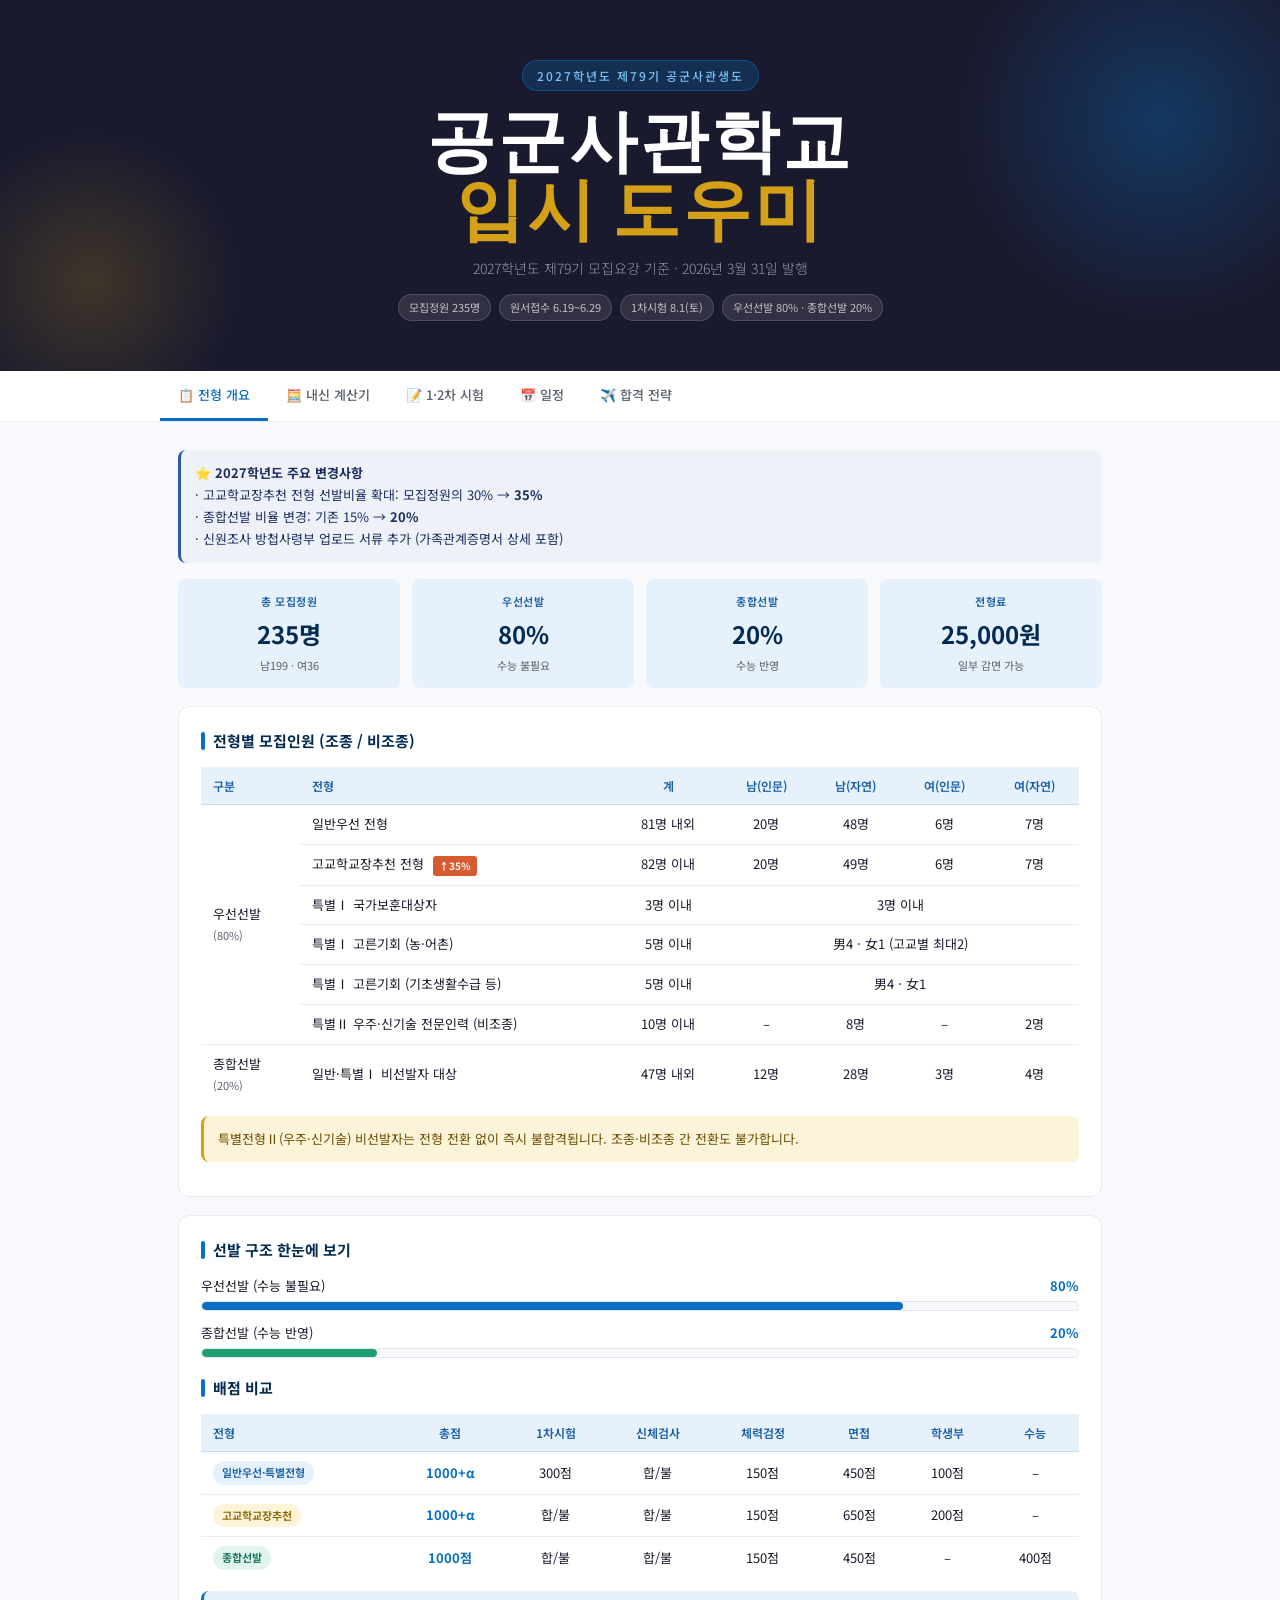
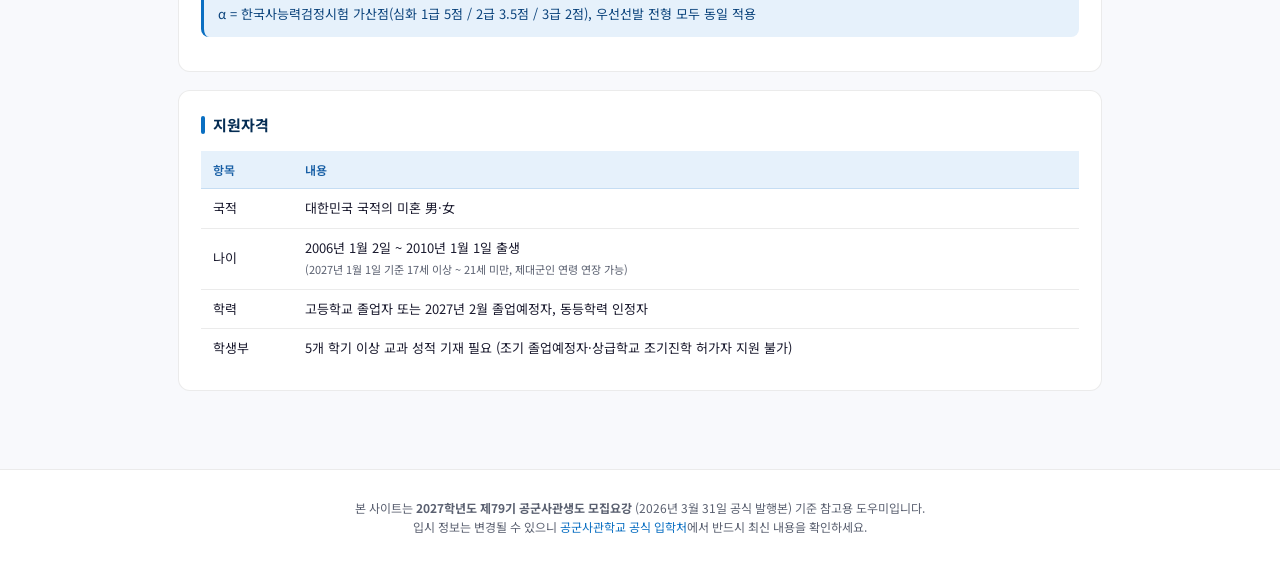
==== index.html @ 036a6095 "index.html 추가" ====
<!DOCTYPE html>
<html lang="ko">
<head>
<meta charset="UTF-8">
<meta name="viewport" content="width=device-width, initial-scale=1.0">
<title>공군사관학교 2027 입시 도우미</title>
<link rel="preconnect" href="https://fonts.googleapis.com">
<link href="https://fonts.googleapis.com/css2?family=Noto+Sans+KR:wght@300;400;500;700;900&family=Bebas+Neue&display=swap" rel="stylesheet">
<style>
  :root {
    --sky:#0a6fc2;--sky-light:#e6f1fb;--sky-dark:#042c53;--sky-mid:#185fa5;
    --gold:#d4a017;--gold-light:#fdf3d8;--charcoal:#1a1a2e;
    --surface:#f8f9fc;--white:#fff;--border:rgba(0,0,0,.08);
    --text:#1a1a2e;--muted:#5a6070;--success:#1d9e75;--danger:#d85a30;
    --radius:12px;--radius-sm:8px;
  }
  *{box-sizing:border-box;margin:0;padding:0}
  body{font-family:'Noto Sans KR',sans-serif;background:var(--surface);color:var(--text);line-height:1.6;min-height:100vh}

  /* HERO */
  .hero{background:var(--charcoal);position:relative;overflow:hidden;padding:60px 24px 50px;text-align:center}
  .hero::before{content:'';position:absolute;top:-80px;right:-80px;width:400px;height:400px;background:radial-gradient(circle,rgba(10,111,194,.35) 0%,transparent 70%);pointer-events:none}
  .hero::after{content:'';position:absolute;bottom:-60px;left:-60px;width:300px;height:300px;background:radial-gradient(circle,rgba(212,160,23,.2) 0%,transparent 70%);pointer-events:none}
  .hero-badge{display:inline-block;background:rgba(10,111,194,.25);border:1px solid rgba(10,111,194,.5);color:#7bc4f7;font-size:12px;font-weight:500;letter-spacing:2px;padding:5px 14px;border-radius:20px;margin-bottom:20px}
  .hero h1{font-family:'Bebas Neue',sans-serif;font-size:clamp(38px,8vw,68px);color:#fff;letter-spacing:3px;line-height:1;margin-bottom:8px}
  .hero h1 span{color:var(--gold)}
  .hero p{font-size:14px;color:rgba(255,255,255,.55);font-weight:300;margin-top:10px}
  .hero-tags{display:flex;justify-content:center;gap:8px;margin-top:14px;flex-wrap:wrap}
  .hero-tag{font-size:11px;padding:4px 10px;border-radius:20px;background:rgba(255,255,255,.1);color:rgba(255,255,255,.7);border:1px solid rgba(255,255,255,.15)}

  /* NAV */
  .nav-wrap{background:var(--white);border-bottom:1px solid var(--border);position:sticky;top:0;z-index:100}
  .nav-tabs{display:flex;max-width:960px;margin:0 auto;overflow-x:auto;scrollbar-width:none}
  .nav-tabs::-webkit-scrollbar{display:none}
  .tab-btn{flex:0 0 auto;padding:14px 18px;font-family:'Noto Sans KR',sans-serif;font-size:13px;font-weight:500;color:var(--muted);background:none;border:none;border-bottom:3px solid transparent;cursor:pointer;white-space:nowrap;transition:all .2s}
  .tab-btn.active{color:var(--sky);border-bottom-color:var(--sky)}
  .tab-btn:hover:not(.active){color:var(--text)}

  /* CONTENT */
  .content{max-width:960px;margin:0 auto;padding:28px 18px 60px}
  .section{display:none}.section.active{display:block}

  /* CARDS */
  .card{background:var(--white);border:1px solid var(--border);border-radius:var(--radius);padding:22px;margin-bottom:18px}
  .card-title{font-size:15px;font-weight:700;color:var(--sky-dark);margin-bottom:14px;display:flex;align-items:center;gap:8px}
  .card-title::before{content:'';width:4px;height:18px;background:var(--sky);border-radius:2px}

  /* GRID */
  .grid-2{display:grid;grid-template-columns:1fr 1fr;gap:14px}
  .grid-3{display:grid;grid-template-columns:repeat(3,1fr);gap:14px}
  .grid-4{display:grid;grid-template-columns:repeat(4,1fr);gap:12px}
  @media(max-width:640px){.grid-2,.grid-3,.grid-4{grid-template-columns:1fr}}

  /* STAT */
  .stat-card{background:var(--sky-light);border-radius:var(--radius-sm);padding:14px;text-align:center}
  .stat-label{font-size:11px;color:var(--sky-mid);font-weight:600;margin-bottom:5px;letter-spacing:.5px}
  .stat-value{font-size:24px;font-weight:700;color:var(--sky-dark)}
  .stat-sub{font-size:11px;color:var(--muted);margin-top:3px}

  /* BADGE */
  .badge{display:inline-block;font-size:11px;font-weight:600;padding:3px 9px;border-radius:20px}
  .bd-blue{background:var(--sky-light);color:var(--sky-mid)}
  .bd-gold{background:var(--gold-light);color:#8a6400}
  .bd-green{background:#e1f5ee;color:#0f6e56}
  .bd-red{background:#faece7;color:#993c1d}
  .bd-navy{background:#e6eaf2;color:#2d3a5e}

  /* INFO BOX */
  .info{padding:12px 14px;border-radius:var(--radius-sm);font-size:13px;margin-bottom:12px;line-height:1.7}
  .info-blue{background:var(--sky-light);border-left:3px solid var(--sky);color:#0c447c}
  .info-gold{background:var(--gold-light);border-left:3px solid var(--gold);color:#6b4e00}
  .info-green{background:#e1f5ee;border-left:3px solid #1d9e75;color:#085041}
  .info-red{background:#faece7;border-left:3px solid #d85a30;color:#712b13}
  .info-navy{background:#eef1f8;border-left:3px solid #2d5aa0;color:#1a2d5e}

  /* TABLE */
  .tbl{width:100%;border-collapse:collapse;font-size:13px}
  .tbl th{background:var(--sky-light);color:var(--sky-mid);font-weight:600;font-size:12px;text-align:left;padding:9px 12px;border-bottom:1px solid rgba(10,111,194,.15)}
  .tbl td{padding:9px 12px;border-bottom:1px solid var(--border);color:var(--text)}
  .tbl tr:last-child td{border-bottom:none}
  .tbl tr:hover td{background:var(--surface)}
  .tbl .center{text-align:center}
  .tbl .num{font-weight:700;color:var(--sky)}

  /* CALCULATOR */
  .calc-header{font-size:12px;font-weight:600;color:var(--muted);text-transform:uppercase;letter-spacing:1px;margin-bottom:10px;padding-bottom:7px;border-bottom:1px solid var(--border)}
  .subject-grid{display:grid;grid-template-columns:1fr 95px 75px auto;gap:8px;align-items:center;margin-bottom:8px}
  .col-head{font-size:11px;color:var(--muted);font-weight:600;padding:0 0 6px;border-bottom:1px solid var(--border)}
  select,input[type="number"],input[type="text"]{font-family:'Noto Sans KR',sans-serif;font-size:13px;color:var(--text);background:var(--surface);border:1px solid var(--border);border-radius:var(--radius-sm);padding:7px 9px;width:100%;outline:none;transition:border-color .2s}
  select:focus,input:focus{border-color:var(--sky)}
  .grade-disp{font-size:16px;font-weight:700;text-align:center;color:var(--sky)}
  .del-btn{width:28px;height:28px;background:#fce8e8;color:var(--danger);border:none;border-radius:50%;font-size:15px;cursor:pointer;display:flex;align-items:center;justify-content:center}
  .add-btn{width:100%;padding:8px;background:var(--surface);border:1px dashed var(--sky);border-radius:var(--radius-sm);color:var(--sky);font-family:'Noto Sans KR',sans-serif;font-size:13px;font-weight:500;cursor:pointer;margin-bottom:14px}
  .add-btn:hover{background:var(--sky-light)}
  .calc-btn{width:100%;padding:13px;background:var(--sky);color:#fff;border:none;border-radius:var(--radius-sm);font-family:'Noto Sans KR',sans-serif;font-size:14px;font-weight:700;cursor:pointer;transition:background .2s}
  .calc-btn:hover{background:var(--sky-mid)}

  /* RESULT */
  .result-box{margin-top:18px;padding:18px;background:var(--sky-light);border-radius:var(--radius-sm);border:1px solid rgba(10,111,194,.2);display:none}
  .result-box.show{display:block}
  .result-main{display:flex;align-items:baseline;gap:10px;margin-bottom:10px;flex-wrap:wrap}
  .result-score{font-size:38px;font-weight:900;color:var(--sky-dark)}
  .result-total{font-size:15px;color:var(--muted)}
  .result-bar{height:8px;background:rgba(10,111,194,.15);border-radius:4px;overflow:hidden;margin-bottom:10px}
  .result-fill{height:100%;background:var(--sky);border-radius:4px;transition:width .6s ease}
  .result-comment{font-size:13px;color:var(--sky-mid)}

  /* FLOW */
  .flow{display:flex;flex-direction:column}
  .flow-step{display:flex;gap:14px;align-items:flex-start}
  .flow-line{display:flex;flex-direction:column;align-items:center;flex-shrink:0}
  .flow-circle{width:34px;height:34px;border-radius:50%;background:var(--sky);color:#fff;font-weight:700;font-size:14px;display:flex;align-items:center;justify-content:center;flex-shrink:0}
  .flow-connector{width:2px;height:28px;background:var(--border);margin:4px 0}
  .flow-content{padding:4px 0 24px;flex:1}
  .flow-content h3{font-size:14px;font-weight:700;color:var(--text);margin-bottom:4px}
  .flow-content p{font-size:13px;color:var(--muted);line-height:1.6}
  .flow-content .tags{margin-top:7px;display:flex;flex-wrap:wrap;gap:5px}

  /* TIMELINE */
  .timeline{position:relative;padding-left:26px}
  .timeline::before{content:'';position:absolute;left:7px;top:8px;bottom:8px;width:2px;background:linear-gradient(to bottom,var(--sky),var(--gold))}
  .timeline-item{position:relative;margin-bottom:20px}
  .timeline-item::before{content:'';position:absolute;left:-22px;top:5px;width:10px;height:10px;border-radius:50%;background:var(--sky);border:2px solid #fff;box-shadow:0 0 0 2px var(--sky)}
  .tl-date{font-size:11px;font-weight:700;color:var(--sky);letter-spacing:1px;margin-bottom:2px}
  .tl-title{font-size:14px;font-weight:600;color:var(--text)}
  .tl-desc{font-size:12px;color:var(--muted);margin-top:2px}
  .tl-highlight{font-size:12px;background:var(--sky-dark);color:#fff;display:inline-block;padding:2px 8px;border-radius:4px;margin-top:4px;font-weight:600}

  /* SCORE BARS */
  .pct-wrap{margin-bottom:12px}
  .pct-lbl{display:flex;justify-content:space-between;font-size:13px;margin-bottom:4px}
  .pct-pct{font-weight:700;color:var(--sky)}
  .pct-bar{height:10px;background:var(--surface);border-radius:5px;border:1px solid var(--border);overflow:hidden}
  .pct-fill{height:100%;border-radius:5px;background:var(--sky)}

  /* FORMULA BOX */
  .formula{background:#f0f4f8;border:1px solid var(--border);border-radius:var(--radius-sm);padding:14px;font-size:13px;color:var(--text);text-align:center;margin:10px 0;font-family:monospace;line-height:2}

  /* FOOTER */
  .footer{text-align:center;padding:28px 18px;font-size:12px;color:var(--muted);border-top:1px solid var(--border);background:var(--white)}
  .footer a{color:var(--sky);text-decoration:none}

  /* NEW BADGE */
  .new-tag{display:inline-block;background:#d85a30;color:#fff;font-size:10px;font-weight:700;padding:2px 6px;border-radius:3px;margin-left:5px;vertical-align:middle}
</style>
</head>
<body>

<div class="hero">
  <div class="hero-badge">2027학년도 제79기 공군사관생도</div>
  <h1>공군사관학교<br><span>입시 도우미</span></h1>
  <p>2027학년도 제79기 모집요강 기준 · 2026년 3월 31일 발행</p>
  <div class="hero-tags">
    <span class="hero-tag">모집정원 235명</span>
    <span class="hero-tag">원서접수 6.19~6.29</span>
    <span class="hero-tag">1차시험 8.1(토)</span>
    <span class="hero-tag">우선선발 80% · 종합선발 20%</span>
  </div>
</div>

<div class="nav-wrap">
  <div class="nav-tabs">
    <button class="tab-btn active" onclick="showTab('overview',this)">📋 전형 개요</button>
    <button class="tab-btn" onclick="showTab('calc',this)">🧮 내신 계산기</button>
    <button class="tab-btn" onclick="showTab('exam',this)">📝 1·2차 시험</button>
    <button class="tab-btn" onclick="showTab('schedule',this)">📅 일정</button>
    <button class="tab-btn" onclick="showTab('strategy',this)">✈️ 합격 전략</button>
  </div>
</div>

<div class="content">

<!-- ══ TAB 1: 전형 개요 ══ -->
<div id="tab-overview" class="section active">

  <div class="info info-navy" style="margin-bottom:16px">
    <strong>⭐ 2027학년도 주요 변경사항</strong><br>
    · 고교학교장추천 전형 선발비율 확대: 모집정원의 30% → <strong>35%</strong><br>
    · 종합선발 비율 변경: 기존 15% → <strong>20%</strong><br>
    · 신원조사 방첩사령부 업로드 서류 추가 (가족관계증명서 상세 포함)
  </div>

  <div class="grid-4" style="margin-bottom:18px">
    <div class="stat-card"><div class="stat-label">총 모집정원</div><div class="stat-value">235명</div><div class="stat-sub">남199 · 여36</div></div>
    <div class="stat-card"><div class="stat-label">우선선발</div><div class="stat-value">80%</div><div class="stat-sub">수능 불필요</div></div>
    <div class="stat-card"><div class="stat-label">종합선발</div><div class="stat-value">20%</div><div class="stat-sub">수능 반영</div></div>
    <div class="stat-card"><div class="stat-label">전형료</div><div class="stat-value">25,000원</div><div class="stat-sub">일부 감면 가능</div></div>
  </div>

  <div class="card">
    <div class="card-title">전형별 모집인원 (조종 / 비조종)</div>
    <table class="tbl">
      <thead>
        <tr><th>구분</th><th>전형</th><th class="center">계</th><th class="center">남(인문)</th><th class="center">남(자연)</th><th class="center">여(인문)</th><th class="center">여(자연)</th></tr>
      </thead>
      <tbody>
        <tr><td rowspan="6">우선선발<br><span style="font-size:11px;color:var(--muted)">(80%)</span></td><td>일반우선 전형</td><td class="center">81명 내외</td><td class="center">20명</td><td class="center">48명</td><td class="center">6명</td><td class="center">7명</td></tr>
        <tr><td>고교학교장추천 전형 <span class="new-tag">↑35%</span></td><td class="center">82명 이내</td><td class="center">20명</td><td class="center">49명</td><td class="center">6명</td><td class="center">7명</td></tr>
        <tr><td>특별Ⅰ 국가보훈대상자</td><td class="center">3명 이내</td><td colspan="4" class="center">3명 이내</td></tr>
        <tr><td>특별Ⅰ 고른기회 (농·어촌)</td><td class="center">5명 이내</td><td colspan="4" class="center">男4 · 女1 (고교별 최대2)</td></tr>
        <tr><td>특별Ⅰ 고른기회 (기초생활수급 등)</td><td class="center">5명 이내</td><td colspan="4" class="center">男4 · 女1</td></tr>
        <tr><td>특별Ⅱ 우주·신기술 전문인력 (비조종)</td><td class="center">10명 이내</td><td class="center">–</td><td class="center">8명</td><td class="center">–</td><td class="center">2명</td></tr>
        <tr><td>종합선발<br><span style="font-size:11px;color:var(--muted)">(20%)</span></td><td>일반·특별Ⅰ 비선발자 대상</td><td class="center">47명 내외</td><td class="center">12명</td><td class="center">28명</td><td class="center">3명</td><td class="center">4명</td></tr>
      </tbody>
    </table>
    <div class="info info-gold" style="margin-top:12px">특별전형Ⅱ(우주·신기술) 비선발자는 전형 전환 없이 즉시 불합격됩니다. 조종·비조종 간 전환도 불가합니다.</div>
  </div>

  <div class="card">
    <div class="card-title">선발 구조 한눈에 보기</div>
    <div style="margin-bottom:18px">
      <div class="pct-wrap"><div class="pct-lbl"><span>우선선발 (수능 불필요)</span><span class="pct-pct">80%</span></div><div class="pct-bar"><div class="pct-fill" style="width:80%"></div></div></div>
      <div class="pct-wrap"><div class="pct-lbl"><span>종합선발 (수능 반영)</span><span class="pct-pct">20%</span></div><div class="pct-bar"><div class="pct-fill" style="width:20%;background:#1d9e75"></div></div></div>
    </div>
    <div class="card-title">배점 비교</div>
    <table class="tbl">
      <thead><tr><th>전형</th><th class="center">총점</th><th class="center">1차시험</th><th class="center">신체검사</th><th class="center">체력검정</th><th class="center">면접</th><th class="center">학생부</th><th class="center">수능</th></tr></thead>
      <tbody>
        <tr><td><span class="badge bd-blue">일반우선·특별전형</span></td><td class="center num">1000+α</td><td class="center">300점</td><td class="center">합/불</td><td class="center">150점</td><td class="center">450점</td><td class="center">100점</td><td class="center">–</td></tr>
        <tr><td><span class="badge bd-gold">고교학교장추천</span></td><td class="center num">1000+α</td><td class="center">합/불</td><td class="center">합/불</td><td class="center">150점</td><td class="center">650점</td><td class="center">200점</td><td class="center">–</td></tr>
        <tr><td><span class="badge bd-green">종합선발</span></td><td class="center num">1000점</td><td class="center">합/불</td><td class="center">합/불</td><td class="center">150점</td><td class="center">450점</td><td class="center">–</td><td class="center">400점</td></tr>
      </tbody>
    </table>
    <div class="info info-blue" style="margin-top:12px">α = 한국사능력검정시험 가산점(심화 1급 5점 / 2급 3.5점 / 3급 2점), 우선선발 전형 모두 동일 적용</div>
  </div>

  <div class="card">
    <div class="card-title">지원자격</div>
    <table class="tbl">
      <thead><tr><th>항목</th><th>내용</th></tr></thead>
      <tbody>
        <tr><td>국적</td><td>대한민국 국적의 미혼 男·女</td></tr>
        <tr><td>나이</td><td>2006년 1월 2일 ~ 2010년 1월 1일 출생<br><span style="font-size:11px;color:var(--muted)">(2027년 1월 1일 기준 17세 이상 ~ 21세 미만, 제대군인 연령 연장 가능)</span></td></tr>
        <tr><td>학력</td><td>고등학교 졸업자 또는 2027년 2월 졸업예정자, 동등학력 인정자</td></tr>
        <tr><td>학생부</td><td>5개 학기 이상 교과 성적 기재 필요 (조기 졸업예정자·상급학교 조기진학 허가자 지원 불가)</td></tr>
      </tbody>
    </table>
  </div>
</div>

<!-- ══ TAB 2: 내신 계산기 ══ -->
<div id="tab-calc" class="section">

  <div class="card">
    <div class="card-title">내신 산출 공식 (2027학년도 요강 기준)</div>
    <div class="info info-blue" style="margin-bottom:14px">
      <strong>반영과목:</strong> 국어, 영어, 수학, 사회, 과학 교과 중 석차등급(1~9)이 산출되는 전 이수과목<br>
      재학생 3학년 1학기 / 졸업생 3학년 2학기까지 · 진로선택과목 제외 · 최소 이수 기준 없음
    </div>
    <div class="formula">
      내신점수 = Σ(과목<sub>k</sub> 등급점수 × 이수단위) ÷ Σ(이수단위)
      <br><span style="font-size:11px;color:var(--muted)">소수점 셋째 자리에서 반올림 → 둘째 자리까지 반영</span>
    </div>
    <div style="margin-top:14px">
      <table class="tbl">
        <thead><tr><th>등급</th><th class="center">1</th><th class="center">2</th><th class="center">3</th><th class="center">4</th><th class="center">5</th><th class="center">6</th><th class="center">7</th><th class="center">8</th><th class="center">9</th></tr></thead>
        <tbody>
          <tr><td><strong>일반우선·특별</strong></td><td class="center num">100</td><td class="center">97</td><td class="center">94</td><td class="center">91</td><td class="center">88</td><td class="center">85</td><td class="center">82</td><td class="center">79</td><td class="center">76</td></tr>
          <tr><td><strong>고교학교장추천</strong></td><td class="center num">200</td><td class="center">194</td><td class="center">188</td><td class="center">182</td><td class="center">176</td><td class="center">170</td><td class="center">164</td><td class="center">158</td><td class="center">152</td></tr>
        </tbody>
      </table>
    </div>
  </div>

  <div class="card">
    <div class="card-title">내신 성적 계산기</div>
    <div style="display:flex;gap:12px;margin-bottom:18px;flex-wrap:wrap">
      <div style="flex:1;min-width:180px">
        <div style="font-size:12px;color:var(--muted);margin-bottom:5px;font-weight:600">전형 선택</div>
        <select id="examType" onchange="clearResult()">
          <option value="3">일반우선·특별전형 (3점 등급차)</option>
          <option value="6">고교학교장추천 (6점 등급차)</option>
        </select>
      </div>
    </div>

    <div class="calc-header">과목별 등급 입력</div>
    <div class="subject-grid" style="margin-bottom:6px">
      <span class="col-head">과목명</span><span class="col-head center">등급</span><span class="col-head center">이수단위</span><span class="col-head"></span>
    </div>
    <div id="subject-list"></div>
    <button class="add-btn" onclick="addSubject()">＋ 과목 추가</button>
    <button class="calc-btn" onclick="calculate()">내신 성적 계산하기</button>

    <div class="result-box" id="result-box">
      <div class="result-main">
        <div class="result-score" id="res-score">-</div>
        <div class="result-total">/ <span id="res-max">-</span>점 만점</div>
        <div class="badge" id="res-badge" style="font-size:14px;padding:4px 12px">-</div>
      </div>
      <div class="result-bar"><div class="result-fill" id="res-bar" style="width:0%"></div></div>
      <div style="display:flex;gap:16px;margin-bottom:9px;flex-wrap:wrap">
        <span style="font-size:13px;color:var(--muted)">과목수: <strong id="res-cnt" style="color:var(--text)">-</strong>개</span>
        <span style="font-size:13px;color:var(--muted)">가중평균등급: <strong id="res-avg" style="color:var(--sky)">-</strong>등급</span>
        <span style="font-size:13px;color:var(--muted)">총 이수단위: <strong id="res-units" style="color:var(--text)">-</strong></span>
      </div>
      <div class="result-comment" id="res-comment"></div>
    </div>
  </div>

  <div class="card">
    <div class="card-title">비교내신 적용 대상</div>
    <div class="info info-gold">
      영재학교·특성화고·마이스터고 졸업(예정)자, 검정고시 합격자, 외국 고교 1년 이상 수학자<br>
      → 2차시험 합격자 중 비교내신 적용자의 1차시험 석차에 해당하는 내신 성적 부여
    </div>
  </div>
</div>

<!-- ══ TAB 3: 1·2차 시험 ══ -->
<div id="tab-exam" class="section">

  <div class="card">
    <div class="card-title">1차 시험</div>
    <div class="grid-3" style="margin-bottom:14px">
      <div class="stat-card"><div class="stat-label">일시</div><div class="stat-value" style="font-size:18px">8. 1.(토)</div><div class="stat-sub">08:40 ~ 13:30</div></div>
      <div class="stat-card"><div class="stat-label">시험장 수</div><div class="stat-value">14개</div><div class="stat-sub">전국 주요 도시</div></div>
      <div class="stat-card"><div class="stat-label">전형료</div><div class="stat-value" style="font-size:18px">25,000원</div><div class="stat-sub">일부 감면 가능</div></div>
    </div>
    <table class="tbl">
      <thead><tr><th>교시</th><th>과목</th><th>시험시간</th><th class="center">배점</th><th>출제범위</th></tr></thead>
      <tbody>
        <tr><td>1교시</td><td><strong>국 어</strong> (30문항)</td><td>09:10 ~ 10:00 (50분)</td><td class="center num">100점</td><td>공통: 독서, 문학</td></tr>
        <tr><td>2교시</td><td><strong>영 어</strong> (30문항)</td><td>10:30 ~ 11:20 (50분)</td><td class="center num">100점</td><td>공통: 영어Ⅰ, 영어Ⅱ (듣기 제외)</td></tr>
        <tr><td>3교시</td><td><strong>수 학</strong> (30문항)</td><td>11:50 ~ 13:30 (100분)</td><td class="center num">100점</td><td>인문: 공통+확통/미적/기하 택1<br>자연: 공통+미적/기하 택1</td></tr>
      </tbody>
    </table>
    <div class="info info-blue" style="margin-top:12px">1차시험은 <strong>합·불 기준</strong>(일반우선·종합선발)과 <strong>300점 반영</strong>(일반우선전형) 두 방식으로 활용됩니다. 1차시험에서 탈락하면 모든 전형 기회가 사라집니다.</div>
    <div class="info info-gold">종합선발 대상자는 1차시험 응시계열과 수능 응시계열이 반드시 같아야 합니다. 불일치 시 불합격 처리됩니다.</div>
  </div>

  <div class="card">
    <div class="card-title">전국 14개 시험장</div>
    <div class="grid-2">
      <div>
        <div style="font-size:12px;font-weight:600;color:var(--muted);margin-bottom:6px">수도권</div>
        <table class="tbl" style="font-size:12px">
          <tr><td>서울</td><td>경인고(구로구), 서운중(서초구), 목동고(양천구), 오금중(송파구)</td></tr>
          <tr><td>경기</td><td>매탄고(수원), 동탄목동중(화성)</td></tr>
          <tr><td>강원</td><td>진광고(원주)</td></tr>
        </table>
      </div>
      <div>
        <div style="font-size:12px;font-weight:600;color:var(--muted);margin-bottom:6px">지방</div>
        <table class="tbl" style="font-size:12px">
          <tr><td>충북</td><td>충북공고(청주)</td></tr>
          <tr><td>경북/대구</td><td>성명여중(대구)</td></tr>
          <tr><td>부산/경남</td><td>부산공업고(부산), 중앙중(진주)</td></tr>
          <tr><td>전북</td><td>전주공고(전주)</td></tr>
          <tr><td>전남/광주</td><td>정광고(광주)</td></tr>
          <tr><td>제주</td><td>제일고(제주)</td></tr>
        </table>
      </div>
    </div>
  </div>

  <div class="card">
    <div class="card-title">2차 시험</div>
    <div class="grid-2" style="margin-bottom:14px">
      <div class="stat-card"><div class="stat-label">기간</div><div class="stat-value" style="font-size:16px">8.31 ~ 10.16</div><div class="stat-sub">개인별 1박 2일</div></div>
      <div class="stat-card"><div class="stat-label">장소</div><div class="stat-value" style="font-size:16px">공군사관학교</div><div class="stat-sub">충북 청주 (개인 방문)</div></div>
    </div>
    <table class="tbl">
      <thead><tr><th>구분</th><th>1일차</th><th>2일차</th></tr></thead>
      <tbody>
        <tr><td>내용</td><td>신체검사</td><td>체력검정, 면접</td></tr>
      </tbody>
    </table>
    <div style="margin-top:16px">
      <div class="card-title" style="margin-bottom:10px">체력검정 3종목 (총점 150점)</div>
      <table class="tbl">
        <thead><tr><th>종목</th><th>방법</th><th class="center">배점</th><th>불합격 기준</th></tr></thead>
        <tbody>
          <tr><td><strong>오래달리기</strong><br><span style="font-size:11px;color:var(--muted)">남 1,500m / 여 1,200m</span></td><td>400m 트랙, 출발신호 후 실시</td><td class="center num">65점</td><td><span class="badge bd-red">남 7분32초 이상<br>여 7분30초 이상 → 불합격</span></td></tr>
          <tr><td><strong>윗몸일으키기</strong><br><span style="font-size:11px;color:var(--muted)">제한시간: 2분</span></td><td>싯업보드, 양손 어깨 교차 방식</td><td class="center num">45점</td><td>미실시 시 0점</td></tr>
          <tr><td><strong>팔굽혀펴기</strong><br><span style="font-size:11px;color:var(--muted)">제한시간: 2분</span></td><td>30cm 보조대, 완전히 편 상태로</td><td class="center num">40점</td><td>미실시 시 0점</td></tr>
        </tbody>
      </table>
    </div>
  </div>

  <div class="card">
    <div class="card-title">신체검사 준비사항 (주요)</div>
    <div class="grid-2">
      <div>
        <div style="font-size:12px;font-weight:600;color:var(--muted);margin-bottom:8px">검사 전날부터</div>
        <ul style="font-size:13px;color:var(--text);line-height:2;padding-left:16px">
          <li>전날 22시 이후 금식</li>
          <li>약물·건강보조식품 복용 금지</li>
          <li>귀지 반드시 제거 (이비인후과)</li>
          <li>24시간 소음 노출 금지</li>
          <li>화장(마스카라, 파운데이션 등) 금지</li>
          <li>콘택트렌즈 착용 금지</li>
        </ul>
      </div>
      <div>
        <div style="font-size:12px;font-weight:600;color:var(--muted);margin-bottom:8px">렌즈 제거 기간</div>
        <table class="tbl" style="font-size:12px">
          <tr><td>소프트렌즈</td><td>신검일 기준 최소 <strong>2주 이상</strong></td></tr>
          <tr><td>하드렌즈</td><td>신검일 기준 최소 <strong>1개월 이상</strong></td></tr>
          <tr><td>드림렌즈</td><td>신검일 기준 최소 <strong>3개월 이상</strong></td></tr>
        </table>
        <div class="info info-blue" style="margin-top:10px;font-size:12px">
          나안시력 0.4 이하도 굴절교정술 조건부 합격 가능<br>
          (교정시력 1.0이상, 굴절±6.50D이하 등 조건 충족 시)
        </div>
      </div>
    </div>
  </div>

  <div class="card">
    <div class="card-title">한국사능력검정시험 가산점</div>
    <table class="tbl">
      <thead><tr><th>등급</th><th class="center">심화 1급</th><th class="center">심화 2급</th><th class="center">심화 3급</th><th class="center">미제출</th></tr></thead>
      <tbody>
        <tr><td>가산점</td><td class="center num">5점</td><td class="center num">3.5점</td><td class="center num">2점</td><td class="center">0점</td></tr>
      </tbody>
    </table>
    <div class="info info-green" style="margin-top:10px">모든 기간 인증서 인정 (유효기간 제한 없음). 우선선발 전형 모두에 동일 적용됩니다.</div>
  </div>
</div>

<!-- ══ TAB 4: 일정 ══ -->
<div id="tab-schedule" class="section">
  <div class="info info-blue" style="margin-bottom:16px">아래 일정은 <strong>2027학년도 제79기 공군사관생도 모집요강</strong> (2026년 3월 31일 발행) 기준입니다.</div>

  <div class="card">
    <div class="card-title">2027학년도 전체 입시 일정</div>
    <div class="timeline">
      <div class="timeline-item">
        <div class="tl-date">원서접수</div>
        <div class="tl-title">6. 19.(금) 09:00 ~ 6. 29.(월) 17:00</div>
        <div class="tl-desc">공군사관학교 입학안내 홈페이지 → 원서접수 배너</div>
        <div class="tl-highlight">전형료 25,000원 · 마감일 혼잡 예상 · 마감 1일 전 접수 권장</div>
      </div>
      <div class="timeline-item">
        <div class="tl-date">학교장 추천 명단 입력</div>
        <div class="tl-title">6. 30.(화) 09:00 ~ 7. 6.(월) 17:00</div>
        <div class="tl-desc">고교별 담당교사가 원서접수 대행사이트에서 추천명단 확인서 제출</div>
      </div>
      <div class="timeline-item">
        <div class="tl-date">1차 시험</div>
        <div class="tl-title">8. 1.(토) 08:40 ~ 13:30</div>
        <div class="tl-desc">국어·영어·수학 / 전국 14개 시험장</div>
        <div class="tl-highlight">모든 전형의 필수 관문 — 탈락 시 당해 불합격</div>
      </div>
      <div class="timeline-item">
        <div class="tl-date">성적확인 및 지원확정</div>
        <div class="tl-title">8. 6.(목) 10:00 ~ 8. 9.(일) 17:00</div>
        <div class="tl-desc">홈페이지에서 성적 확인 후 지원 의사 확정</div>
      </div>
      <div class="timeline-item">
        <div class="tl-date">1차 합격자 발표</div>
        <div class="tl-title">8. 13.(목) 10:00</div>
        <div class="tl-desc">홈페이지 발표 / 동시에 2차시험 등록 시작</div>
      </div>
      <div class="timeline-item">
        <div class="tl-date">2차시험 등록</div>
        <div class="tl-title">8. 13.(목) 10:00 ~ 8. 18.(화) 17:00</div>
        <div class="tl-desc">시험일자 선택 및 등록 서류 제출</div>
      </div>
      <div class="timeline-item">
        <div class="tl-date">1차시험 추가합격자 발표</div>
        <div class="tl-title">[1차] 8. 20.(목) 10:00 / [2차] 8. 27.(목) 10:00</div>
        <div class="tl-desc">추가합격자 2차시험 등록기간 별도 안내</div>
      </div>
      <div class="timeline-item">
        <div class="tl-date">2차 시험 실시</div>
        <div class="tl-title">8. 31.(월) ~ 10. 16.(금)</div>
        <div class="tl-desc">개인별 1박 2일 / 1일차: 신체검사 / 2일차: 체력검정, 면접</div>
        <div class="tl-highlight">충북 청주 공군사관학교 방문</div>
      </div>
      <div class="timeline-item">
        <div class="tl-date">우선선발 합격자 발표</div>
        <div class="tl-title">11. 13.(금) 10:00</div>
        <div class="tl-desc">우선선발 비선발자는 자동으로 종합선발 대상자로 전환</div>
      </div>
      <div class="timeline-item">
        <div class="tl-date">수능 (참고)</div>
        <div class="tl-title">2026년 11월 19일(목) 예정</div>
        <div class="tl-desc">종합선발 대상자만 수능 성적 반영 · 계열 불일치 시 불합격</div>
      </div>
      <div class="timeline-item">
        <div class="tl-date">종합선발 합격자 발표</div>
        <div class="tl-title">12. 18.(금) 10:00</div>
        <div class="tl-desc">수능 + 2차시험 성적으로 최종 선발</div>
      </div>
      <div class="timeline-item">
        <div class="tl-date">종합선발 추가합격자 발표</div>
        <div class="tl-title">[1차] 12. 24.(목) / [2차] 12. 31.(목) 10:00</div>
        <div class="tl-desc">결원 발생 시 종합선발로 충원</div>
      </div>
    </div>
  </div>

  <div class="card">
    <div class="card-title">공식 사이트 바로가기</div>
    <div style="display:flex;flex-direction:column;gap:10px">
      <a href="https://rokaf.airforce.mil.kr/sites/afaadmission/index.do" target="_blank" style="display:flex;align-items:center;gap:12px;padding:13px 15px;border:1px solid var(--border);border-radius:var(--radius-sm);text-decoration:none;color:var(--text);transition:background .2s" onmouseover="this.style.background='var(--sky-light)'" onmouseout="this.style.background=''">
        <span style="font-size:20px">🏫</span>
        <div><div style="font-weight:600;font-size:13px">공군사관학교 입시 공식 홈페이지</div><div style="font-size:11px;color:var(--muted)">모집요강 · 원서접수 · 합격자 발표</div></div>
        <span style="margin-left:auto;font-size:12px;color:var(--sky)">바로가기 →</span>
      </a>
      <a href="https://addon.jinhakapply.com/nesin/1055/2027/susi.aspx" target="_blank" style="display:flex;align-items:center;gap:12px;padding:13px 15px;border:1px solid var(--border);border-radius:var(--radius-sm);text-decoration:none;color:var(--text);transition:background .2s" onmouseover="this.style.background='var(--sky-light)'" onmouseout="this.style.background=''">
        <span style="font-size:20px">🧮</span>
        <div><div style="font-weight:600;font-size:13px">공군사관학교 공식 모의 내신 산출</div><div style="font-size:11px;color:var(--muted)">학교생활기록부 점수 계산 및 비교</div></div>
        <span style="margin-left:auto;font-size:12px;color:var(--sky)">바로가기 →</span>
      </a>
    </div>
  </div>
</div>

<!-- ══ TAB 5: 합격 전략 ══ -->
<div id="tab-strategy" class="section">
  <div class="card">
    <div class="card-title">전형 선택 전략</div>
    <div class="grid-2">
      <div style="padding:16px;background:var(--sky-light);border-radius:var(--radius-sm)">
        <div style="font-weight:700;color:var(--sky-dark);margin-bottom:8px;font-size:14px">📋 일반우선 전형 추천 대상</div>
        <ul style="font-size:13px;color:var(--sky-mid);line-height:2;padding-left:14px">
          <li>내신 평균 2등급 후반~3등급 초반</li>
          <li>1차시험 점수가 높을 자신이 있는 경우</li>
          <li>학교장 추천을 받기 어려운 경우</li>
        </ul>
      </div>
      <div style="padding:16px;background:var(--gold-light);border-radius:var(--radius-sm)">
        <div style="font-weight:700;color:#6b4e00;margin-bottom:8px;font-size:14px">⭐ 고교학교장추천 추천 대상</div>
        <ul style="font-size:13px;color:#8a6400;line-height:2;padding-left:14px">
          <li>내신 평균 1~2등급 최상위권</li>
          <li>면접 역량이 뛰어난 경우 (면접 650점)</li>
          <li>학교별 최대 5명 추천 (치열한 경쟁)</li>
          <li>2027년부터 선발비율 35%로 확대</li>
        </ul>
      </div>
    </div>
  </div>

  <div class="card">
    <div class="card-title">단계별 핵심 전략</div>
    <div class="flow">
      <div class="flow-step">
        <div class="flow-line"><div class="flow-circle">1</div><div class="flow-connector"></div></div>
        <div class="flow-content">
          <h3>1차 시험 — 절대 통과 관문</h3>
          <p>탈락하면 모든 기회가 사라집니다. 수능과 비슷한 수준이지만 시간이 훨씬 촉박합니다. 기출문제로 시간 배분 훈련이 필수입니다.</p>
          <div class="tags"><span class="badge bd-red">미통과 시 즉시 불합격</span><span class="badge bd-blue">국·영·수 기출 반복</span></div>
        </div>
      </div>
      <div class="flow-step">
        <div class="flow-line"><div class="flow-circle">2</div><div class="flow-connector"></div></div>
        <div class="flow-content">
          <h3>내신 — 우선선발의 핵심 변수</h3>
          <p>일반우선은 100점, 학교장추천은 200점 만점으로 내신 비중이 크게 다릅니다. 특히 학교장추천에서는 등급 하나 차이가 6점입니다.</p>
          <div class="tags"><span class="badge bd-gold">학교장추천: 등급차 6점</span><span class="badge bd-blue">일반우선: 등급차 3점</span></div>
        </div>
      </div>
      <div class="flow-step">
        <div class="flow-line"><div class="flow-circle">3</div><div class="flow-connector"></div></div>
        <div class="flow-content">
          <h3>면접 — 국가관·안보관 준비</h3>
          <p>일반우선 450점, 학교장추천 650점으로 가장 큰 배점입니다. AI 면접은 폐지되었고 대면 면접에서 지원동기·국가관·리더십을 평가합니다.</p>
          <div class="tags"><span class="badge bd-navy">학교장추천 650점 (최고 배점)</span><span class="badge bd-blue">지원동기서 기반 면접</span></div>
        </div>
      </div>
      <div class="flow-step">
        <div class="flow-line"><div class="flow-circle">4</div><div class="flow-connector"></div></div>
        <div class="flow-content">
          <h3>신체 기준 — 사전 확인 필수</h3>
          <p>조종 분야는 시력·신장 기준이 매우 까다롭습니다. 나안시력 0.4 이하여도 굴절교정술 조건부 합격이 가능하니 미리 안과 상담하세요.</p>
          <div class="tags"><span class="badge bd-red">조종: 공중근무자 신검 기준</span><span class="badge bd-green">비조종: 일반 신검 기준</span></div>
        </div>
      </div>
      <div class="flow-step">
        <div class="flow-line"><div class="flow-circle" style="background:#1d9e75">5</div></div>
        <div class="flow-content">
          <h3>한국사능력검정 — 간단한 플러스</h3>
          <p>심화 1급 취득 시 5점 가산점입니다. 유효기간도 없어졌으니 일찍 취득해두면 유리합니다. 우선선발 모든 전형에 동일 적용됩니다.</p>
          <div class="tags"><span class="badge bd-green">심화 1급 = 5점</span><span class="badge bd-blue">유효기간 제한 없음</span></div>
        </div>
      </div>
    </div>
  </div>

  <div class="card">
    <div class="card-title">조종 vs 비조종(우주·신기술) 비교</div>
    <div class="grid-2">
      <div style="padding:16px;background:var(--sky-light);border-radius:var(--radius-sm)">
        <div style="font-weight:700;color:var(--sky-dark);margin-bottom:10px">✈️ 조종 분야</div>
        <table style="width:100%;font-size:12px;border-collapse:collapse">
          <tr><td style="padding:4px 0;color:var(--muted)">신체검사</td><td style="font-weight:600;color:var(--sky-dark)">공중근무자 신체검사</td></tr>
          <tr><td style="padding:4px 0;color:var(--muted)">시력 기준</td><td style="font-weight:600;color:var(--sky-dark)">매우 엄격 (나안 0.4 이하 → 조건부)</td></tr>
          <tr><td style="padding:4px 0;color:var(--muted)">우선선발 비선발</td><td style="font-weight:600;color:var(--sky-dark)">→ 종합선발 자동 전환</td></tr>
          <tr><td style="padding:4px 0;color:var(--muted)">모집 규모</td><td style="font-weight:600;color:var(--sky-dark)">대부분 (225명 수준)</td></tr>
        </table>
      </div>
      <div style="padding:16px;background:#e1f5ee;border-radius:var(--radius-sm)">
        <div style="font-weight:700;color:#0f6e56;margin-bottom:10px">🛰 비조종(우주·신기술)</div>
        <table style="width:100%;font-size:12px;border-collapse:collapse">
          <tr><td style="padding:4px 0;color:var(--muted)">신체검사</td><td style="font-weight:600;color:#085041">일반 신체검사</td></tr>
          <tr><td style="padding:4px 0;color:var(--muted)">시력 기준</td><td style="font-weight:600;color:#085041">상대적으로 완화</td></tr>
          <tr><td style="padding:4px 0;color:var(--muted)">우선선발 비선발</td><td style="font-weight:600;color:#d85a30">→ 전환 없이 즉시 불합격</td></tr>
          <tr><td style="padding:4px 0;color:var(--muted)">모집 규모</td><td style="font-weight:600;color:#085041">10명 (소수 정예)</td></tr>
        </table>
      </div>
    </div>
  </div>
</div>

</div><!-- /content -->

<div class="footer">
  본 사이트는 <strong>2027학년도 제79기 공군사관생도 모집요강</strong> (2026년 3월 31일 공식 발행본) 기준 참고용 도우미입니다.<br>
  입시 정보는 변경될 수 있으니 <a href="https://rokaf.airforce.mil.kr/sites/afaadmission/index.do" target="_blank">공군사관학교 공식 입학처</a>에서 반드시 최신 내용을 확인하세요.
</div>

<script>
const DEFAULT_SUBJECTS = [
  {name:'국어',grade:2,unit:4},{name:'영어',grade:2,unit:4},{name:'수학',grade:2,unit:4},
  {name:'통합사회',grade:2,unit:3},{name:'통합과학',grade:2,unit:3}
];
let subjects = DEFAULT_SUBJECTS.map(s=>({...s}));

function showTab(id, btn){
  document.querySelectorAll('.section').forEach(s=>s.classList.remove('active'));
  document.querySelectorAll('.tab-btn').forEach(b=>b.classList.remove('active'));
  document.getElementById('tab-'+id).classList.add('active');
  btn.classList.add('active');
}

function renderSubjects(){
  const list = document.getElementById('subject-list');
  list.innerHTML='';
  subjects.forEach((s,i)=>{
    const row = document.createElement('div');
    row.className='subject-grid';
    row.innerHTML=`
      <input type="text" placeholder="과목명" value="${s.name}" oninput="subjects[${i}].name=this.value">
      <select onchange="subjects[${i}].grade=parseInt(this.value);updateGradeDisp(${i})">
        ${[1,2,3,4,5,6,7,8,9].map(g=>`<option value="${g}"${g===s.grade?' selected':''}>${g}등급</option>`).join('')}
      </select>
      <input type="number" min="1" max="6" value="${s.unit}" placeholder="단위" oninput="subjects[${i}].unit=parseInt(this.value)||1">
      <button class="del-btn" onclick="removeSubject(${i})">×</button>
    `;
    list.appendChild(row);
  });
  clearResult();
}

function updateGradeDisp(i){}
function addSubject(){subjects.push({name:'',grade:3,unit:3});renderSubjects();}
function removeSubject(i){subjects.splice(i,1);renderSubjects();}
function clearResult(){document.getElementById('result-box').classList.remove('show');}

function calculate(){
  const diff = parseInt(document.getElementById('examType').value);
  const base = diff===6?200:100;
  const gradeScore = g => base-(g-1)*diff;
  const valid = subjects.filter(s=>s.name.trim()!==''&&!isNaN(s.unit)&&s.unit>0);
  if(!valid.length){alert('과목을 하나 이상 입력하세요.');return;}
  const totalUnits = valid.reduce((a,s)=>a+s.unit,0);
  const weightedSum = valid.reduce((a,s)=>a+gradeScore(s.grade)*s.unit,0);
  const avgScore = weightedSum/totalUnits;
  const maxScore = base;
  const pct = (avgScore/maxScore*100).toFixed(1);
  const avgGrade = (valid.reduce((a,s)=>a+s.grade*s.unit,0)/totalUnits).toFixed(2);
  document.getElementById('res-score').textContent = avgScore.toFixed(2);
  document.getElementById('res-max').textContent = maxScore;
  document.getElementById('res-cnt').textContent = valid.length;
  document.getElementById('res-avg').textContent = avgGrade;
  document.getElementById('res-units').textContent = totalUnits;
  document.getElementById('res-bar').style.width = Math.max(2,pct)+'%';
  const ag=parseFloat(avgGrade);
  let label,bg,tc,comment;
  if(ag<=1.5){label='최상위';bg='#e6f1fb';tc='#0c447c';comment='최상위권! 면접과 2차시험에 집중하면 합격 가능성이 높습니다.';}
  else if(ag<=2.2){label='우수';bg='#e6f1fb';tc='#185fa5';comment='우수한 성적입니다. 1차시험과 면접을 충실히 준비하세요.';}
  else if(ag<=3.0){label='양호';bg='#e1f5ee';tc='#0f6e56';comment='양호한 수준입니다. 1차시험 점수로 보완이 필요합니다.';}
  else if(ag<=4.0){label='주의';bg='#faeeda';tc='#8a6400';comment='내신 향상이 필요합니다. 남은 학기 집중하세요.';}
  else{label='위험';bg='#faece7';tc='#993c1d';comment='내신 개선이 시급합니다. 종합선발(수능)도 함께 준비하세요.';}
  const badge=document.getElementById('res-badge');
  badge.textContent=label;badge.style.background=bg;badge.style.color=tc;
  document.getElementById('res-comment').textContent=comment;
  document.getElementById('result-box').classList.add('show');
  document.getElementById('result-box').scrollIntoView({behavior:'smooth',block:'nearest'});
}
renderSubjects();
</script>
</body>
</html>
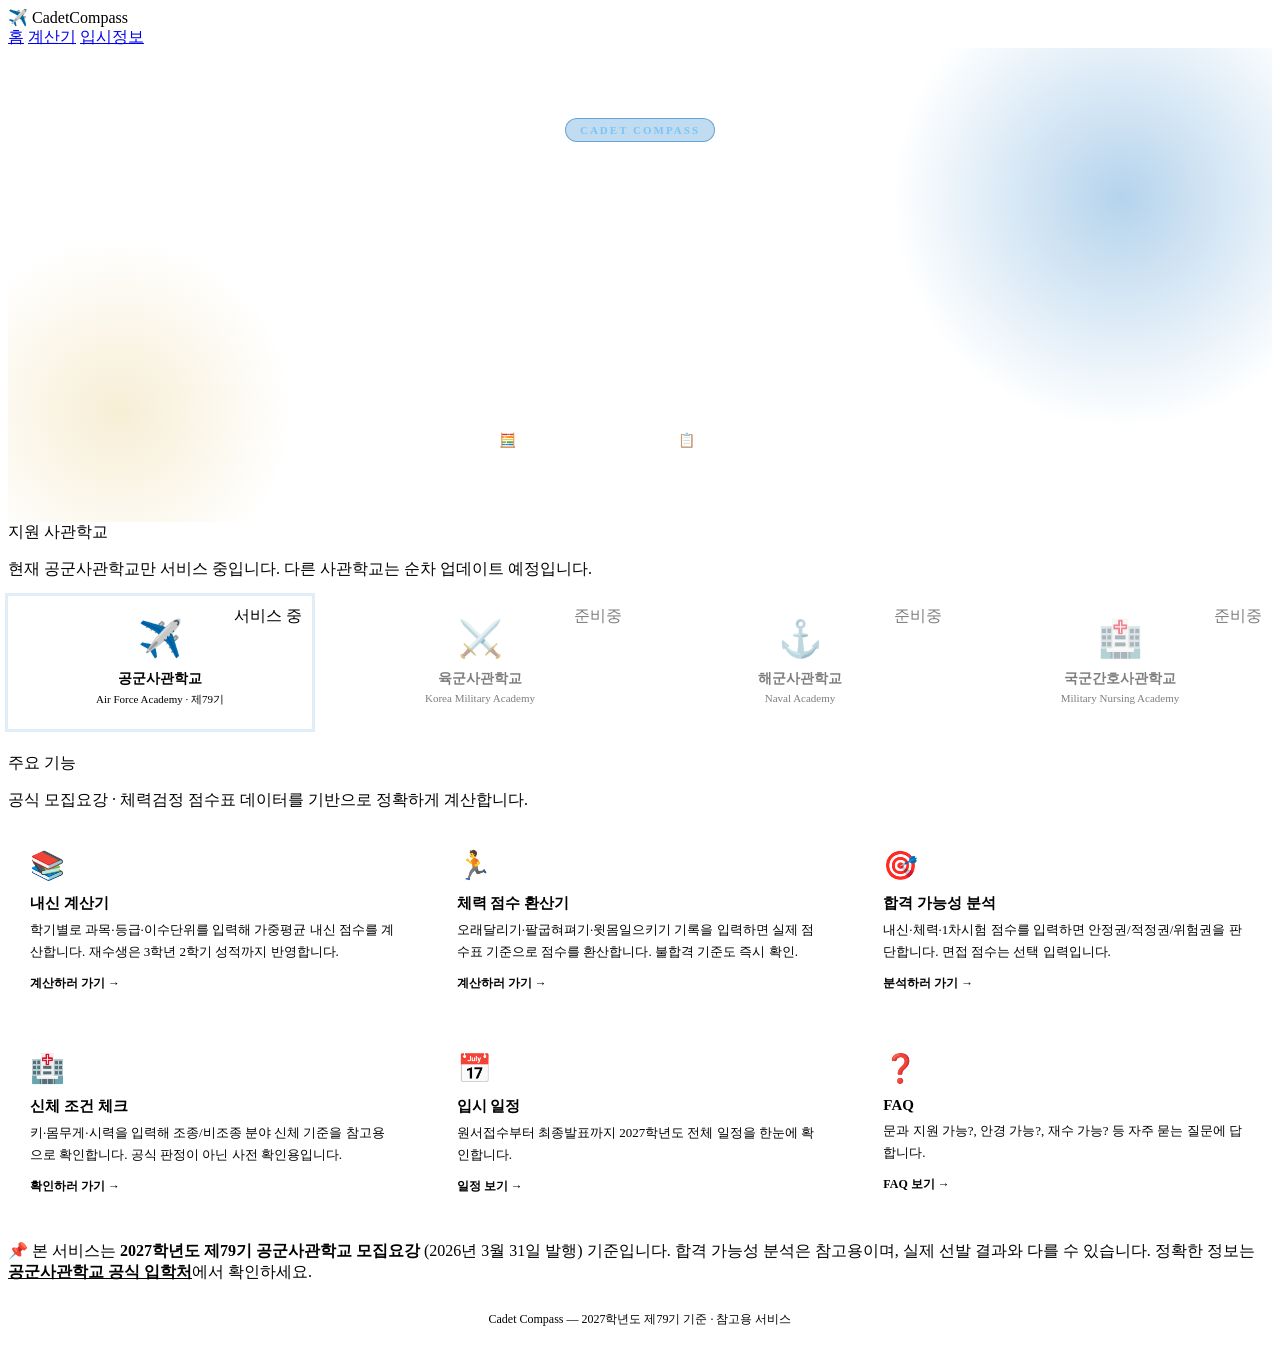
==== commit 9a9c6eb2: "기능추가 계산기능확장 및 css와js로 구조화" ====
--- a/index.html
+++ b/index.html
@@ -3,686 +3,158 @@
 <head>
 <meta charset="UTF-8">
 <meta name="viewport" content="width=device-width, initial-scale=1.0">
-<title>공군사관학교 2027 입시 도우미</title>
+<title>Cadet Compass — 사관학교 입시 도우미</title>
 <link rel="preconnect" href="https://fonts.googleapis.com">
 <link href="https://fonts.googleapis.com/css2?family=Noto+Sans+KR:wght@300;400;500;700;900&family=Bebas+Neue&display=swap" rel="stylesheet">
+<link rel="stylesheet" href="css/main.css">
 <style>
-  :root {
-    --sky:#0a6fc2;--sky-light:#e6f1fb;--sky-dark:#042c53;--sky-mid:#185fa5;
-    --gold:#d4a017;--gold-light:#fdf3d8;--charcoal:#1a1a2e;
-    --surface:#f8f9fc;--white:#fff;--border:rgba(0,0,0,.08);
-    --text:#1a1a2e;--muted:#5a6070;--success:#1d9e75;--danger:#d85a30;
-    --radius:12px;--radius-sm:8px;
-  }
-  *{box-sizing:border-box;margin:0;padding:0}
-  body{font-family:'Noto Sans KR',sans-serif;background:var(--surface);color:var(--text);line-height:1.6;min-height:100vh}
+.hero{background:var(--navy);padding:70px 24px 60px;text-align:center;position:relative;overflow:hidden}
+.hero::before{content:'';position:absolute;top:-100px;right:-100px;width:500px;height:500px;background:radial-gradient(circle,rgba(10,111,194,.3) 0%,transparent 65%);pointer-events:none}
+.hero::after{content:'';position:absolute;bottom:-80px;left:-80px;width:380px;height:380px;background:radial-gradient(circle,rgba(212,160,23,.18) 0%,transparent 65%);pointer-events:none}
+.hero-eyebrow{display:inline-block;background:rgba(10,111,194,.25);border:1px solid rgba(10,111,194,.5);color:#7bc4f7;font-size:11px;font-weight:700;letter-spacing:2px;padding:5px 14px;border-radius:20px;margin-bottom:20px}
+.hero-title{font-family:'Bebas Neue',sans-serif;font-size:clamp(44px,10vw,80px);color:#fff;letter-spacing:3px;line-height:1;margin-bottom:10px}
+.hero-title span{color:var(--gold)}
+.hero-desc{font-size:15px;color:rgba(255,255,255,.55);max-width:480px;margin:12px auto 28px;font-weight:300;line-height:1.8}
+.hero-btns{display:flex;gap:10px;justify-content:center;flex-wrap:wrap}
+.hero-btn{padding:12px 26px;border-radius:8px;font-size:14px;font-weight:700;cursor:pointer;border:none;font-family:'Noto Sans KR',sans-serif;transition:all .18s}
+.hero-btn-primary{background:var(--sky);color:#fff}
+.hero-btn-primary:hover{background:var(--sky-mid);transform:translateY(-1px)}
+.hero-btn-outline{background:transparent;color:rgba(255,255,255,.75);border:1.5px solid rgba(255,255,255,.3)}
+.hero-btn-outline:hover{background:rgba(255,255,255,.08)}
 
-  /* HERO */
-  .hero{background:var(--charcoal);position:relative;overflow:hidden;padding:60px 24px 50px;text-align:center}
-  .hero::before{content:'';position:absolute;top:-80px;right:-80px;width:400px;height:400px;background:radial-gradient(circle,rgba(10,111,194,.35) 0%,transparent 70%);pointer-events:none}
-  .hero::after{content:'';position:absolute;bottom:-60px;left:-60px;width:300px;height:300px;background:radial-gradient(circle,rgba(212,160,23,.2) 0%,transparent 70%);pointer-events:none}
-  .hero-badge{display:inline-block;background:rgba(10,111,194,.25);border:1px solid rgba(10,111,194,.5);color:#7bc4f7;font-size:12px;font-weight:500;letter-spacing:2px;padding:5px 14px;border-radius:20px;margin-bottom:20px}
-  .hero h1{font-family:'Bebas Neue',sans-serif;font-size:clamp(38px,8vw,68px);color:#fff;letter-spacing:3px;line-height:1;margin-bottom:8px}
-  .hero h1 span{color:var(--gold)}
-  .hero p{font-size:14px;color:rgba(255,255,255,.55);font-weight:300;margin-top:10px}
-  .hero-tags{display:flex;justify-content:center;gap:8px;margin-top:14px;flex-wrap:wrap}
-  .hero-tag{font-size:11px;padding:4px 10px;border-radius:20px;background:rgba(255,255,255,.1);color:rgba(255,255,255,.7);border:1px solid rgba(255,255,255,.15)}
+.academy-grid{display:grid;grid-template-columns:repeat(4,1fr);gap:16px;margin-bottom:24px}
+@media(max-width:800px){.academy-grid{grid-template-columns:1fr 1fr}}
+@media(max-width:480px){.academy-grid{grid-template-columns:1fr}}
 
-  /* NAV */
-  .nav-wrap{background:var(--white);border-bottom:1px solid var(--border);position:sticky;top:0;z-index:100}
-  .nav-tabs{display:flex;max-width:960px;margin:0 auto;overflow-x:auto;scrollbar-width:none}
-  .nav-tabs::-webkit-scrollbar{display:none}
-  .tab-btn{flex:0 0 auto;padding:14px 18px;font-family:'Noto Sans KR',sans-serif;font-size:13px;font-weight:500;color:var(--muted);background:none;border:none;border-bottom:3px solid transparent;cursor:pointer;white-space:nowrap;transition:all .2s}
-  .tab-btn.active{color:var(--sky);border-bottom-color:var(--sky)}
-  .tab-btn:hover:not(.active){color:var(--text)}
+.academy-card{background:var(--white);border:1.5px solid var(--border);border-radius:var(--radius);padding:22px 18px;text-align:center;transition:all .2s;position:relative;cursor:pointer;box-shadow:var(--shadow)}
+.academy-card:hover{transform:translateY(-3px);box-shadow:var(--shadow-md)}
+.academy-card.active{border-color:var(--sky);box-shadow:0 0 0 3px rgba(10,111,194,.12)}
+.academy-card.inactive{opacity:.5;cursor:not-allowed}
+.academy-icon{font-size:36px;margin-bottom:10px}
+.academy-name{font-size:14px;font-weight:700;color:var(--sky-dark);margin-bottom:4px}
+.academy-en{font-size:11px;color:var(--muted)}
+.academy-badge{position:absolute;top:10px;right:10px}
 
-  /* CONTENT */
-  .content{max-width:960px;margin:0 auto;padding:28px 18px 60px}
-  .section{display:none}.section.active{display:block}
+.feature-grid{display:grid;grid-template-columns:repeat(3,1fr);gap:16px;margin-bottom:24px}
+@media(max-width:700px){.feature-grid{grid-template-columns:1fr}}
 
-  /* CARDS */
-  .card{background:var(--white);border:1px solid var(--border);border-radius:var(--radius);padding:22px;margin-bottom:18px}
-  .card-title{font-size:15px;font-weight:700;color:var(--sky-dark);margin-bottom:14px;display:flex;align-items:center;gap:8px}
-  .card-title::before{content:'';width:4px;height:18px;background:var(--sky);border-radius:2px}
-
-  /* GRID */
-  .grid-2{display:grid;grid-template-columns:1fr 1fr;gap:14px}
-  .grid-3{display:grid;grid-template-columns:repeat(3,1fr);gap:14px}
-  .grid-4{display:grid;grid-template-columns:repeat(4,1fr);gap:12px}
-  @media(max-width:640px){.grid-2,.grid-3,.grid-4{grid-template-columns:1fr}}
-
-  /* STAT */
-  .stat-card{background:var(--sky-light);border-radius:var(--radius-sm);padding:14px;text-align:center}
-  .stat-label{font-size:11px;color:var(--sky-mid);font-weight:600;margin-bottom:5px;letter-spacing:.5px}
-  .stat-value{font-size:24px;font-weight:700;color:var(--sky-dark)}
-  .stat-sub{font-size:11px;color:var(--muted);margin-top:3px}
-
-  /* BADGE */
-  .badge{display:inline-block;font-size:11px;font-weight:600;padding:3px 9px;border-radius:20px}
-  .bd-blue{background:var(--sky-light);color:var(--sky-mid)}
-  .bd-gold{background:var(--gold-light);color:#8a6400}
-  .bd-green{background:#e1f5ee;color:#0f6e56}
-  .bd-red{background:#faece7;color:#993c1d}
-  .bd-navy{background:#e6eaf2;color:#2d3a5e}
-
-  /* INFO BOX */
-  .info{padding:12px 14px;border-radius:var(--radius-sm);font-size:13px;margin-bottom:12px;line-height:1.7}
-  .info-blue{background:var(--sky-light);border-left:3px solid var(--sky);color:#0c447c}
-  .info-gold{background:var(--gold-light);border-left:3px solid var(--gold);color:#6b4e00}
-  .info-green{background:#e1f5ee;border-left:3px solid #1d9e75;color:#085041}
-  .info-red{background:#faece7;border-left:3px solid #d85a30;color:#712b13}
-  .info-navy{background:#eef1f8;border-left:3px solid #2d5aa0;color:#1a2d5e}
-
-  /* TABLE */
-  .tbl{width:100%;border-collapse:collapse;font-size:13px}
-  .tbl th{background:var(--sky-light);color:var(--sky-mid);font-weight:600;font-size:12px;text-align:left;padding:9px 12px;border-bottom:1px solid rgba(10,111,194,.15)}
-  .tbl td{padding:9px 12px;border-bottom:1px solid var(--border);color:var(--text)}
-  .tbl tr:last-child td{border-bottom:none}
-  .tbl tr:hover td{background:var(--surface)}
-  .tbl .center{text-align:center}
-  .tbl .num{font-weight:700;color:var(--sky)}
-
-  /* CALCULATOR */
-  .calc-header{font-size:12px;font-weight:600;color:var(--muted);text-transform:uppercase;letter-spacing:1px;margin-bottom:10px;padding-bottom:7px;border-bottom:1px solid var(--border)}
-  .subject-grid{display:grid;grid-template-columns:1fr 95px 75px auto;gap:8px;align-items:center;margin-bottom:8px}
-  .col-head{font-size:11px;color:var(--muted);font-weight:600;padding:0 0 6px;border-bottom:1px solid var(--border)}
-  select,input[type="number"],input[type="text"]{font-family:'Noto Sans KR',sans-serif;font-size:13px;color:var(--text);background:var(--surface);border:1px solid var(--border);border-radius:var(--radius-sm);padding:7px 9px;width:100%;outline:none;transition:border-color .2s}
-  select:focus,input:focus{border-color:var(--sky)}
-  .grade-disp{font-size:16px;font-weight:700;text-align:center;color:var(--sky)}
-  .del-btn{width:28px;height:28px;background:#fce8e8;color:var(--danger);border:none;border-radius:50%;font-size:15px;cursor:pointer;display:flex;align-items:center;justify-content:center}
-  .add-btn{width:100%;padding:8px;background:var(--surface);border:1px dashed var(--sky);border-radius:var(--radius-sm);color:var(--sky);font-family:'Noto Sans KR',sans-serif;font-size:13px;font-weight:500;cursor:pointer;margin-bottom:14px}
-  .add-btn:hover{background:var(--sky-light)}
-  .calc-btn{width:100%;padding:13px;background:var(--sky);color:#fff;border:none;border-radius:var(--radius-sm);font-family:'Noto Sans KR',sans-serif;font-size:14px;font-weight:700;cursor:pointer;transition:background .2s}
-  .calc-btn:hover{background:var(--sky-mid)}
-
-  /* RESULT */
-  .result-box{margin-top:18px;padding:18px;background:var(--sky-light);border-radius:var(--radius-sm);border:1px solid rgba(10,111,194,.2);display:none}
-  .result-box.show{display:block}
-  .result-main{display:flex;align-items:baseline;gap:10px;margin-bottom:10px;flex-wrap:wrap}
-  .result-score{font-size:38px;font-weight:900;color:var(--sky-dark)}
-  .result-total{font-size:15px;color:var(--muted)}
-  .result-bar{height:8px;background:rgba(10,111,194,.15);border-radius:4px;overflow:hidden;margin-bottom:10px}
-  .result-fill{height:100%;background:var(--sky);border-radius:4px;transition:width .6s ease}
-  .result-comment{font-size:13px;color:var(--sky-mid)}
-
-  /* FLOW */
-  .flow{display:flex;flex-direction:column}
-  .flow-step{display:flex;gap:14px;align-items:flex-start}
-  .flow-line{display:flex;flex-direction:column;align-items:center;flex-shrink:0}
-  .flow-circle{width:34px;height:34px;border-radius:50%;background:var(--sky);color:#fff;font-weight:700;font-size:14px;display:flex;align-items:center;justify-content:center;flex-shrink:0}
-  .flow-connector{width:2px;height:28px;background:var(--border);margin:4px 0}
-  .flow-content{padding:4px 0 24px;flex:1}
-  .flow-content h3{font-size:14px;font-weight:700;color:var(--text);margin-bottom:4px}
-  .flow-content p{font-size:13px;color:var(--muted);line-height:1.6}
-  .flow-content .tags{margin-top:7px;display:flex;flex-wrap:wrap;gap:5px}
-
-  /* TIMELINE */
-  .timeline{position:relative;padding-left:26px}
-  .timeline::before{content:'';position:absolute;left:7px;top:8px;bottom:8px;width:2px;background:linear-gradient(to bottom,var(--sky),var(--gold))}
-  .timeline-item{position:relative;margin-bottom:20px}
-  .timeline-item::before{content:'';position:absolute;left:-22px;top:5px;width:10px;height:10px;border-radius:50%;background:var(--sky);border:2px solid #fff;box-shadow:0 0 0 2px var(--sky)}
-  .tl-date{font-size:11px;font-weight:700;color:var(--sky);letter-spacing:1px;margin-bottom:2px}
-  .tl-title{font-size:14px;font-weight:600;color:var(--text)}
-  .tl-desc{font-size:12px;color:var(--muted);margin-top:2px}
-  .tl-highlight{font-size:12px;background:var(--sky-dark);color:#fff;display:inline-block;padding:2px 8px;border-radius:4px;margin-top:4px;font-weight:600}
-
-  /* SCORE BARS */
-  .pct-wrap{margin-bottom:12px}
-  .pct-lbl{display:flex;justify-content:space-between;font-size:13px;margin-bottom:4px}
-  .pct-pct{font-weight:700;color:var(--sky)}
-  .pct-bar{height:10px;background:var(--surface);border-radius:5px;border:1px solid var(--border);overflow:hidden}
-  .pct-fill{height:100%;border-radius:5px;background:var(--sky)}
-
-  /* FORMULA BOX */
-  .formula{background:#f0f4f8;border:1px solid var(--border);border-radius:var(--radius-sm);padding:14px;font-size:13px;color:var(--text);text-align:center;margin:10px 0;font-family:monospace;line-height:2}
-
-  /* FOOTER */
-  .footer{text-align:center;padding:28px 18px;font-size:12px;color:var(--muted);border-top:1px solid var(--border);background:var(--white)}
-  .footer a{color:var(--sky);text-decoration:none}
-
-  /* NEW BADGE */
-  .new-tag{display:inline-block;background:#d85a30;color:#fff;font-size:10px;font-weight:700;padding:2px 6px;border-radius:3px;margin-left:5px;vertical-align:middle}
+.feature-card{background:var(--white);border:1px solid var(--border);border-radius:var(--radius);padding:22px;box-shadow:var(--shadow);transition:all .2s}
+.feature-card:hover{transform:translateY(-2px);box-shadow:var(--shadow-md)}
+.feature-icon{font-size:28px;margin-bottom:12px}
+.feature-title{font-size:15px;font-weight:700;color:var(--sky-dark);margin-bottom:6px}
+.feature-desc{font-size:13px;color:var(--muted);line-height:1.7}
+.feature-go{display:inline-block;margin-top:12px;font-size:12px;font-weight:700;color:var(--sky);text-decoration:none}
+.feature-go:hover{text-decoration:underline}
 </style>
 </head>
 <body>
 
+<nav class="navbar">
+  <div class="nav-inner">
+    <div class="nav-logo">✈️ <span class="logo-accent">Cadet</span>Compass</div>
+    <div class="nav-links">
+      <a class="nav-link active" href="index.html">홈</a>
+      <a class="nav-link" href="calculator.html">계산기</a>
+      <a class="nav-link" href="info.html">입시정보</a>
+    </div>
+  </div>
+</nav>
+
 <div class="hero">
-  <div class="hero-badge">2027학년도 제79기 공군사관생도</div>
-  <h1>공군사관학교<br><span>입시 도우미</span></h1>
-  <p>2027학년도 제79기 모집요강 기준 · 2026년 3월 31일 발행</p>
-  <div class="hero-tags">
-    <span class="hero-tag">모집정원 235명</span>
-    <span class="hero-tag">원서접수 6.19~6.29</span>
-    <span class="hero-tag">1차시험 8.1(토)</span>
-    <span class="hero-tag">우선선발 80% · 종합선발 20%</span>
+  <div class="hero-eyebrow">CADET COMPASS</div>
+  <div class="hero-title">사관학교 입시<br><span>나침반</span></div>
+  <p class="hero-desc">내신 계산기 · 체력 점수 환산 · 합격 가능성 분석<br>2027학년도 제79기 공군사관학교 기준</p>
+  <div class="hero-btns">
+    <button class="hero-btn hero-btn-primary" onclick="location.href='calculator.html'">🧮 계산기 바로가기</button>
+    <button class="hero-btn hero-btn-outline" onclick="location.href='info.html'">📋 입시정보 보기</button>
   </div>
 </div>
 
-<div class="nav-wrap">
-  <div class="nav-tabs">
-    <button class="tab-btn active" onclick="showTab('overview',this)">📋 전형 개요</button>
-    <button class="tab-btn" onclick="showTab('calc',this)">🧮 내신 계산기</button>
-    <button class="tab-btn" onclick="showTab('exam',this)">📝 1·2차 시험</button>
-    <button class="tab-btn" onclick="showTab('schedule',this)">📅 일정</button>
-    <button class="tab-btn" onclick="showTab('strategy',this)">✈️ 합격 전략</button>
-  </div>
-</div>
+<div class="page-wrap">
 
-<div class="content">
+  <div class="section-heading">지원 사관학교</div>
+  <p class="section-sub">현재 공군사관학교만 서비스 중입니다. 다른 사관학교는 순차 업데이트 예정입니다.</p>
 
-<!-- ══ TAB 1: 전형 개요 ══ -->
-<div id="tab-overview" class="section active">
-
-  <div class="info info-navy" style="margin-bottom:16px">
-    <strong>⭐ 2027학년도 주요 변경사항</strong><br>
-    · 고교학교장추천 전형 선발비율 확대: 모집정원의 30% → <strong>35%</strong><br>
-    · 종합선발 비율 변경: 기존 15% → <strong>20%</strong><br>
-    · 신원조사 방첩사령부 업로드 서류 추가 (가족관계증명서 상세 포함)
-  </div>
-
-  <div class="grid-4" style="margin-bottom:18px">
-    <div class="stat-card"><div class="stat-label">총 모집정원</div><div class="stat-value">235명</div><div class="stat-sub">남199 · 여36</div></div>
-    <div class="stat-card"><div class="stat-label">우선선발</div><div class="stat-value">80%</div><div class="stat-sub">수능 불필요</div></div>
-    <div class="stat-card"><div class="stat-label">종합선발</div><div class="stat-value">20%</div><div class="stat-sub">수능 반영</div></div>
-    <div class="stat-card"><div class="stat-label">전형료</div><div class="stat-value">25,000원</div><div class="stat-sub">일부 감면 가능</div></div>
-  </div>
-
-  <div class="card">
-    <div class="card-title">전형별 모집인원 (조종 / 비조종)</div>
-    <table class="tbl">
-      <thead>
-        <tr><th>구분</th><th>전형</th><th class="center">계</th><th class="center">남(인문)</th><th class="center">남(자연)</th><th class="center">여(인문)</th><th class="center">여(자연)</th></tr>
-      </thead>
-      <tbody>
-        <tr><td rowspan="6">우선선발<br><span style="font-size:11px;color:var(--muted)">(80%)</span></td><td>일반우선 전형</td><td class="center">81명 내외</td><td class="center">20명</td><td class="center">48명</td><td class="center">6명</td><td class="center">7명</td></tr>
-        <tr><td>고교학교장추천 전형 <span class="new-tag">↑35%</span></td><td class="center">82명 이내</td><td class="center">20명</td><td class="center">49명</td><td class="center">6명</td><td class="center">7명</td></tr>
-        <tr><td>특별Ⅰ 국가보훈대상자</td><td class="center">3명 이내</td><td colspan="4" class="center">3명 이내</td></tr>
-        <tr><td>특별Ⅰ 고른기회 (농·어촌)</td><td class="center">5명 이내</td><td colspan="4" class="center">男4 · 女1 (고교별 최대2)</td></tr>
-        <tr><td>특별Ⅰ 고른기회 (기초생활수급 등)</td><td class="center">5명 이내</td><td colspan="4" class="center">男4 · 女1</td></tr>
-        <tr><td>특별Ⅱ 우주·신기술 전문인력 (비조종)</td><td class="center">10명 이내</td><td class="center">–</td><td class="center">8명</td><td class="center">–</td><td class="center">2명</td></tr>
-        <tr><td>종합선발<br><span style="font-size:11px;color:var(--muted)">(20%)</span></td><td>일반·특별Ⅰ 비선발자 대상</td><td class="center">47명 내외</td><td class="center">12명</td><td class="center">28명</td><td class="center">3명</td><td class="center">4명</td></tr>
-      </tbody>
-    </table>
-    <div class="info info-gold" style="margin-top:12px">특별전형Ⅱ(우주·신기술) 비선발자는 전형 전환 없이 즉시 불합격됩니다. 조종·비조종 간 전환도 불가합니다.</div>
-  </div>
-
-  <div class="card">
-    <div class="card-title">선발 구조 한눈에 보기</div>
-    <div style="margin-bottom:18px">
-      <div class="pct-wrap"><div class="pct-lbl"><span>우선선발 (수능 불필요)</span><span class="pct-pct">80%</span></div><div class="pct-bar"><div class="pct-fill" style="width:80%"></div></div></div>
-      <div class="pct-wrap"><div class="pct-lbl"><span>종합선발 (수능 반영)</span><span class="pct-pct">20%</span></div><div class="pct-bar"><div class="pct-fill" style="width:20%;background:#1d9e75"></div></div></div>
+  <div class="academy-grid">
+    <div class="academy-card active" onclick="location.href='calculator.html'">
+      <div class="academy-badge"><span class="badge bd-blue">서비스 중</span></div>
+      <div class="academy-icon">✈️</div>
+      <div class="academy-name">공군사관학교</div>
+      <div class="academy-en">Air Force Academy · 제79기</div>
     </div>
-    <div class="card-title">배점 비교</div>
-    <table class="tbl">
-      <thead><tr><th>전형</th><th class="center">총점</th><th class="center">1차시험</th><th class="center">신체검사</th><th class="center">체력검정</th><th class="center">면접</th><th class="center">학생부</th><th class="center">수능</th></tr></thead>
-      <tbody>
-        <tr><td><span class="badge bd-blue">일반우선·특별전형</span></td><td class="center num">1000+α</td><td class="center">300점</td><td class="center">합/불</td><td class="center">150점</td><td class="center">450점</td><td class="center">100점</td><td class="center">–</td></tr>
-        <tr><td><span class="badge bd-gold">고교학교장추천</span></td><td class="center num">1000+α</td><td class="center">합/불</td><td class="center">합/불</td><td class="center">150점</td><td class="center">650점</td><td class="center">200점</td><td class="center">–</td></tr>
-        <tr><td><span class="badge bd-green">종합선발</span></td><td class="center num">1000점</td><td class="center">합/불</td><td class="center">합/불</td><td class="center">150점</td><td class="center">450점</td><td class="center">–</td><td class="center">400점</td></tr>
-      </tbody>
-    </table>
-    <div class="info info-blue" style="margin-top:12px">α = 한국사능력검정시험 가산점(심화 1급 5점 / 2급 3.5점 / 3급 2점), 우선선발 전형 모두 동일 적용</div>
-  </div>
-
-  <div class="card">
-    <div class="card-title">지원자격</div>
-    <table class="tbl">
-      <thead><tr><th>항목</th><th>내용</th></tr></thead>
-      <tbody>
-        <tr><td>국적</td><td>대한민국 국적의 미혼 男·女</td></tr>
-        <tr><td>나이</td><td>2006년 1월 2일 ~ 2010년 1월 1일 출생<br><span style="font-size:11px;color:var(--muted)">(2027년 1월 1일 기준 17세 이상 ~ 21세 미만, 제대군인 연령 연장 가능)</span></td></tr>
-        <tr><td>학력</td><td>고등학교 졸업자 또는 2027년 2월 졸업예정자, 동등학력 인정자</td></tr>
-        <tr><td>학생부</td><td>5개 학기 이상 교과 성적 기재 필요 (조기 졸업예정자·상급학교 조기진학 허가자 지원 불가)</td></tr>
-      </tbody>
-    </table>
-  </div>
-</div>
-
-<!-- ══ TAB 2: 내신 계산기 ══ -->
-<div id="tab-calc" class="section">
-
-  <div class="card">
-    <div class="card-title">내신 산출 공식 (2027학년도 요강 기준)</div>
-    <div class="info info-blue" style="margin-bottom:14px">
-      <strong>반영과목:</strong> 국어, 영어, 수학, 사회, 과학 교과 중 석차등급(1~9)이 산출되는 전 이수과목<br>
-      재학생 3학년 1학기 / 졸업생 3학년 2학기까지 · 진로선택과목 제외 · 최소 이수 기준 없음
+    <div class="academy-card inactive">
+      <div class="academy-badge"><span class="badge bd-navy">준비중</span></div>
+      <div class="academy-icon">⚔️</div>
+      <div class="academy-name">육군사관학교</div>
+      <div class="academy-en">Korea Military Academy</div>
     </div>
-    <div class="formula">
-      내신점수 = Σ(과목<sub>k</sub> 등급점수 × 이수단위) ÷ Σ(이수단위)
-      <br><span style="font-size:11px;color:var(--muted)">소수점 셋째 자리에서 반올림 → 둘째 자리까지 반영</span>
+    <div class="academy-card inactive">
+      <div class="academy-badge"><span class="badge bd-navy">준비중</span></div>
+      <div class="academy-icon">⚓</div>
+      <div class="academy-name">해군사관학교</div>
+      <div class="academy-en">Naval Academy</div>
     </div>
-    <div style="margin-top:14px">
-      <table class="tbl">
-        <thead><tr><th>등급</th><th class="center">1</th><th class="center">2</th><th class="center">3</th><th class="center">4</th><th class="center">5</th><th class="center">6</th><th class="center">7</th><th class="center">8</th><th class="center">9</th></tr></thead>
-        <tbody>
-          <tr><td><strong>일반우선·특별</strong></td><td class="center num">100</td><td class="center">97</td><td class="center">94</td><td class="center">91</td><td class="center">88</td><td class="center">85</td><td class="center">82</td><td class="center">79</td><td class="center">76</td></tr>
-          <tr><td><strong>고교학교장추천</strong></td><td class="center num">200</td><td class="center">194</td><td class="center">188</td><td class="center">182</td><td class="center">176</td><td class="center">170</td><td class="center">164</td><td class="center">158</td><td class="center">152</td></tr>
-        </tbody>
-      </table>
+    <div class="academy-card inactive">
+      <div class="academy-badge"><span class="badge bd-navy">준비중</span></div>
+      <div class="academy-icon">🏥</div>
+      <div class="academy-name">국군간호사관학교</div>
+      <div class="academy-en">Military Nursing Academy</div>
     </div>
   </div>
 
-  <div class="card">
-    <div class="card-title">내신 성적 계산기</div>
-    <div style="display:flex;gap:12px;margin-bottom:18px;flex-wrap:wrap">
-      <div style="flex:1;min-width:180px">
-        <div style="font-size:12px;color:var(--muted);margin-bottom:5px;font-weight:600">전형 선택</div>
-        <select id="examType" onchange="clearResult()">
-          <option value="3">일반우선·특별전형 (3점 등급차)</option>
-          <option value="6">고교학교장추천 (6점 등급차)</option>
-        </select>
-      </div>
+  <div class="section-heading">주요 기능</div>
+  <p class="section-sub">공식 모집요강 · 체력검정 점수표 데이터를 기반으로 정확하게 계산합니다.</p>
+
+  <div class="feature-grid">
+    <div class="feature-card">
+      <div class="feature-icon">📚</div>
+      <div class="feature-title">내신 계산기</div>
+      <div class="feature-desc">학기별로 과목·등급·이수단위를 입력해 가중평균 내신 점수를 계산합니다. 재수생은 3학년 2학기 성적까지 반영합니다.</div>
+      <a class="feature-go" href="calculator.html#tab-gpa">계산하러 가기 →</a>
     </div>
-
-    <div class="calc-header">과목별 등급 입력</div>
-    <div class="subject-grid" style="margin-bottom:6px">
-      <span class="col-head">과목명</span><span class="col-head center">등급</span><span class="col-head center">이수단위</span><span class="col-head"></span>
+    <div class="feature-card">
+      <div class="feature-icon">🏃</div>
+      <div class="feature-title">체력 점수 환산기</div>
+      <div class="feature-desc">오래달리기·팔굽혀펴기·윗몸일으키기 기록을 입력하면 실제 점수표 기준으로 점수를 환산합니다. 불합격 기준도 즉시 확인.</div>
+      <a class="feature-go" href="calculator.html#tab-fitness">계산하러 가기 →</a>
     </div>
-    <div id="subject-list"></div>
-    <button class="add-btn" onclick="addSubject()">＋ 과목 추가</button>
-    <button class="calc-btn" onclick="calculate()">내신 성적 계산하기</button>
-
-    <div class="result-box" id="result-box">
-      <div class="result-main">
-        <div class="result-score" id="res-score">-</div>
-        <div class="result-total">/ <span id="res-max">-</span>점 만점</div>
-        <div class="badge" id="res-badge" style="font-size:14px;padding:4px 12px">-</div>
-      </div>
-      <div class="result-bar"><div class="result-fill" id="res-bar" style="width:0%"></div></div>
-      <div style="display:flex;gap:16px;margin-bottom:9px;flex-wrap:wrap">
-        <span style="font-size:13px;color:var(--muted)">과목수: <strong id="res-cnt" style="color:var(--text)">-</strong>개</span>
-        <span style="font-size:13px;color:var(--muted)">가중평균등급: <strong id="res-avg" style="color:var(--sky)">-</strong>등급</span>
-        <span style="font-size:13px;color:var(--muted)">총 이수단위: <strong id="res-units" style="color:var(--text)">-</strong></span>
-      </div>
-      <div class="result-comment" id="res-comment"></div>
+    <div class="feature-card">
+      <div class="feature-icon">🎯</div>
+      <div class="feature-title">합격 가능성 분석</div>
+      <div class="feature-desc">내신·체력·1차시험 점수를 입력하면 안정권/적정권/위험권을 판단합니다. 면접 점수는 선택 입력입니다.</div>
+      <a class="feature-go" href="calculator.html#tab-analysis">분석하러 가기 →</a>
+    </div>
+    <div class="feature-card">
+      <div class="feature-icon">🏥</div>
+      <div class="feature-title">신체 조건 체크</div>
+      <div class="feature-desc">키·몸무게·시력을 입력해 조종/비조종 분야 신체 기준을 참고용으로 확인합니다. 공식 판정이 아닌 사전 확인용입니다.</div>
+      <a class="feature-go" href="calculator.html#tab-body">확인하러 가기 →</a>
+    </div>
+    <div class="feature-card">
+      <div class="feature-icon">📅</div>
+      <div class="feature-title">입시 일정</div>
+      <div class="feature-desc">원서접수부터 최종발표까지 2027학년도 전체 일정을 한눈에 확인합니다.</div>
+      <a class="feature-go" href="info.html#tab-schedule">일정 보기 →</a>
+    </div>
+    <div class="feature-card">
+      <div class="feature-icon">❓</div>
+      <div class="feature-title">FAQ</div>
+      <div class="feature-desc">문과 지원 가능?, 안경 가능?, 재수 가능? 등 자주 묻는 질문에 답합니다.</div>
+      <a class="feature-go" href="info.html#tab-faq">FAQ 보기 →</a>
     </div>
   </div>
 
-  <div class="card">
-    <div class="card-title">비교내신 적용 대상</div>
-    <div class="info info-gold">
-      영재학교·특성화고·마이스터고 졸업(예정)자, 검정고시 합격자, 외국 고교 1년 이상 수학자<br>
-      → 2차시험 합격자 중 비교내신 적용자의 1차시험 석차에 해당하는 내신 성적 부여
-    </div>
+  <div class="info info-gold">
+    📌 본 서비스는 <strong>2027학년도 제79기 공군사관학교 모집요강</strong> (2026년 3월 31일 발행) 기준입니다.
+    합격 가능성 분석은 참고용이며, 실제 선발 결과와 다를 수 있습니다.
+    정확한 정보는 <a href="https://rokaf.airforce.mil.kr/sites/afaadmission/index.do" target="_blank" style="color:var(--sky);font-weight:700">공군사관학교 공식 입학처</a>에서 확인하세요.
   </div>
+
 </div>
 
-<!-- ══ TAB 3: 1·2차 시험 ══ -->
-<div id="tab-exam" class="section">
-
-  <div class="card">
-    <div class="card-title">1차 시험</div>
-    <div class="grid-3" style="margin-bottom:14px">
-      <div class="stat-card"><div class="stat-label">일시</div><div class="stat-value" style="font-size:18px">8. 1.(토)</div><div class="stat-sub">08:40 ~ 13:30</div></div>
-      <div class="stat-card"><div class="stat-label">시험장 수</div><div class="stat-value">14개</div><div class="stat-sub">전국 주요 도시</div></div>
-      <div class="stat-card"><div class="stat-label">전형료</div><div class="stat-value" style="font-size:18px">25,000원</div><div class="stat-sub">일부 감면 가능</div></div>
-    </div>
-    <table class="tbl">
-      <thead><tr><th>교시</th><th>과목</th><th>시험시간</th><th class="center">배점</th><th>출제범위</th></tr></thead>
-      <tbody>
-        <tr><td>1교시</td><td><strong>국 어</strong> (30문항)</td><td>09:10 ~ 10:00 (50분)</td><td class="center num">100점</td><td>공통: 독서, 문학</td></tr>
-        <tr><td>2교시</td><td><strong>영 어</strong> (30문항)</td><td>10:30 ~ 11:20 (50분)</td><td class="center num">100점</td><td>공통: 영어Ⅰ, 영어Ⅱ (듣기 제외)</td></tr>
-        <tr><td>3교시</td><td><strong>수 학</strong> (30문항)</td><td>11:50 ~ 13:30 (100분)</td><td class="center num">100점</td><td>인문: 공통+확통/미적/기하 택1<br>자연: 공통+미적/기하 택1</td></tr>
-      </tbody>
-    </table>
-    <div class="info info-blue" style="margin-top:12px">1차시험은 <strong>합·불 기준</strong>(일반우선·종합선발)과 <strong>300점 반영</strong>(일반우선전형) 두 방식으로 활용됩니다. 1차시험에서 탈락하면 모든 전형 기회가 사라집니다.</div>
-    <div class="info info-gold">종합선발 대상자는 1차시험 응시계열과 수능 응시계열이 반드시 같아야 합니다. 불일치 시 불합격 처리됩니다.</div>
-  </div>
-
-  <div class="card">
-    <div class="card-title">전국 14개 시험장</div>
-    <div class="grid-2">
-      <div>
-        <div style="font-size:12px;font-weight:600;color:var(--muted);margin-bottom:6px">수도권</div>
-        <table class="tbl" style="font-size:12px">
-          <tr><td>서울</td><td>경인고(구로구), 서운중(서초구), 목동고(양천구), 오금중(송파구)</td></tr>
-          <tr><td>경기</td><td>매탄고(수원), 동탄목동중(화성)</td></tr>
-          <tr><td>강원</td><td>진광고(원주)</td></tr>
-        </table>
-      </div>
-      <div>
-        <div style="font-size:12px;font-weight:600;color:var(--muted);margin-bottom:6px">지방</div>
-        <table class="tbl" style="font-size:12px">
-          <tr><td>충북</td><td>충북공고(청주)</td></tr>
-          <tr><td>경북/대구</td><td>성명여중(대구)</td></tr>
-          <tr><td>부산/경남</td><td>부산공업고(부산), 중앙중(진주)</td></tr>
-          <tr><td>전북</td><td>전주공고(전주)</td></tr>
-          <tr><td>전남/광주</td><td>정광고(광주)</td></tr>
-          <tr><td>제주</td><td>제일고(제주)</td></tr>
-        </table>
-      </div>
-    </div>
-  </div>
-
-  <div class="card">
-    <div class="card-title">2차 시험</div>
-    <div class="grid-2" style="margin-bottom:14px">
-      <div class="stat-card"><div class="stat-label">기간</div><div class="stat-value" style="font-size:16px">8.31 ~ 10.16</div><div class="stat-sub">개인별 1박 2일</div></div>
-      <div class="stat-card"><div class="stat-label">장소</div><div class="stat-value" style="font-size:16px">공군사관학교</div><div class="stat-sub">충북 청주 (개인 방문)</div></div>
-    </div>
-    <table class="tbl">
-      <thead><tr><th>구분</th><th>1일차</th><th>2일차</th></tr></thead>
-      <tbody>
-        <tr><td>내용</td><td>신체검사</td><td>체력검정, 면접</td></tr>
-      </tbody>
-    </table>
-    <div style="margin-top:16px">
-      <div class="card-title" style="margin-bottom:10px">체력검정 3종목 (총점 150점)</div>
-      <table class="tbl">
-        <thead><tr><th>종목</th><th>방법</th><th class="center">배점</th><th>불합격 기준</th></tr></thead>
-        <tbody>
-          <tr><td><strong>오래달리기</strong><br><span style="font-size:11px;color:var(--muted)">남 1,500m / 여 1,200m</span></td><td>400m 트랙, 출발신호 후 실시</td><td class="center num">65점</td><td><span class="badge bd-red">남 7분32초 이상<br>여 7분30초 이상 → 불합격</span></td></tr>
-          <tr><td><strong>윗몸일으키기</strong><br><span style="font-size:11px;color:var(--muted)">제한시간: 2분</span></td><td>싯업보드, 양손 어깨 교차 방식</td><td class="center num">45점</td><td>미실시 시 0점</td></tr>
-          <tr><td><strong>팔굽혀펴기</strong><br><span style="font-size:11px;color:var(--muted)">제한시간: 2분</span></td><td>30cm 보조대, 완전히 편 상태로</td><td class="center num">40점</td><td>미실시 시 0점</td></tr>
-        </tbody>
-      </table>
-    </div>
-  </div>
-
-  <div class="card">
-    <div class="card-title">신체검사 준비사항 (주요)</div>
-    <div class="grid-2">
-      <div>
-        <div style="font-size:12px;font-weight:600;color:var(--muted);margin-bottom:8px">검사 전날부터</div>
-        <ul style="font-size:13px;color:var(--text);line-height:2;padding-left:16px">
-          <li>전날 22시 이후 금식</li>
-          <li>약물·건강보조식품 복용 금지</li>
-          <li>귀지 반드시 제거 (이비인후과)</li>
-          <li>24시간 소음 노출 금지</li>
-          <li>화장(마스카라, 파운데이션 등) 금지</li>
-          <li>콘택트렌즈 착용 금지</li>
-        </ul>
-      </div>
-      <div>
-        <div style="font-size:12px;font-weight:600;color:var(--muted);margin-bottom:8px">렌즈 제거 기간</div>
-        <table class="tbl" style="font-size:12px">
-          <tr><td>소프트렌즈</td><td>신검일 기준 최소 <strong>2주 이상</strong></td></tr>
-          <tr><td>하드렌즈</td><td>신검일 기준 최소 <strong>1개월 이상</strong></td></tr>
-          <tr><td>드림렌즈</td><td>신검일 기준 최소 <strong>3개월 이상</strong></td></tr>
-        </table>
-        <div class="info info-blue" style="margin-top:10px;font-size:12px">
-          나안시력 0.4 이하도 굴절교정술 조건부 합격 가능<br>
-          (교정시력 1.0이상, 굴절±6.50D이하 등 조건 충족 시)
-        </div>
-      </div>
-    </div>
-  </div>
-
-  <div class="card">
-    <div class="card-title">한국사능력검정시험 가산점</div>
-    <table class="tbl">
-      <thead><tr><th>등급</th><th class="center">심화 1급</th><th class="center">심화 2급</th><th class="center">심화 3급</th><th class="center">미제출</th></tr></thead>
-      <tbody>
-        <tr><td>가산점</td><td class="center num">5점</td><td class="center num">3.5점</td><td class="center num">2점</td><td class="center">0점</td></tr>
-      </tbody>
-    </table>
-    <div class="info info-green" style="margin-top:10px">모든 기간 인증서 인정 (유효기간 제한 없음). 우선선발 전형 모두에 동일 적용됩니다.</div>
-  </div>
+<div style="text-align:center;padding:28px 20px;font-size:12px;color:var(--muted);border-top:1px solid var(--border);background:var(--white)">
+  Cadet Compass — 2027학년도 제79기 기준 · 참고용 서비스
 </div>
 
-<!-- ══ TAB 4: 일정 ══ -->
-<div id="tab-schedule" class="section">
-  <div class="info info-blue" style="margin-bottom:16px">아래 일정은 <strong>2027학년도 제79기 공군사관생도 모집요강</strong> (2026년 3월 31일 발행) 기준입니다.</div>
-
-  <div class="card">
-    <div class="card-title">2027학년도 전체 입시 일정</div>
-    <div class="timeline">
-      <div class="timeline-item">
-        <div class="tl-date">원서접수</div>
-        <div class="tl-title">6. 19.(금) 09:00 ~ 6. 29.(월) 17:00</div>
-        <div class="tl-desc">공군사관학교 입학안내 홈페이지 → 원서접수 배너</div>
-        <div class="tl-highlight">전형료 25,000원 · 마감일 혼잡 예상 · 마감 1일 전 접수 권장</div>
-      </div>
-      <div class="timeline-item">
-        <div class="tl-date">학교장 추천 명단 입력</div>
-        <div class="tl-title">6. 30.(화) 09:00 ~ 7. 6.(월) 17:00</div>
-        <div class="tl-desc">고교별 담당교사가 원서접수 대행사이트에서 추천명단 확인서 제출</div>
-      </div>
-      <div class="timeline-item">
-        <div class="tl-date">1차 시험</div>
-        <div class="tl-title">8. 1.(토) 08:40 ~ 13:30</div>
-        <div class="tl-desc">국어·영어·수학 / 전국 14개 시험장</div>
-        <div class="tl-highlight">모든 전형의 필수 관문 — 탈락 시 당해 불합격</div>
-      </div>
-      <div class="timeline-item">
-        <div class="tl-date">성적확인 및 지원확정</div>
-        <div class="tl-title">8. 6.(목) 10:00 ~ 8. 9.(일) 17:00</div>
-        <div class="tl-desc">홈페이지에서 성적 확인 후 지원 의사 확정</div>
-      </div>
-      <div class="timeline-item">
-        <div class="tl-date">1차 합격자 발표</div>
-        <div class="tl-title">8. 13.(목) 10:00</div>
-        <div class="tl-desc">홈페이지 발표 / 동시에 2차시험 등록 시작</div>
-      </div>
-      <div class="timeline-item">
-        <div class="tl-date">2차시험 등록</div>
-        <div class="tl-title">8. 13.(목) 10:00 ~ 8. 18.(화) 17:00</div>
-        <div class="tl-desc">시험일자 선택 및 등록 서류 제출</div>
-      </div>
-      <div class="timeline-item">
-        <div class="tl-date">1차시험 추가합격자 발표</div>
-        <div class="tl-title">[1차] 8. 20.(목) 10:00 / [2차] 8. 27.(목) 10:00</div>
-        <div class="tl-desc">추가합격자 2차시험 등록기간 별도 안내</div>
-      </div>
-      <div class="timeline-item">
-        <div class="tl-date">2차 시험 실시</div>
-        <div class="tl-title">8. 31.(월) ~ 10. 16.(금)</div>
-        <div class="tl-desc">개인별 1박 2일 / 1일차: 신체검사 / 2일차: 체력검정, 면접</div>
-        <div class="tl-highlight">충북 청주 공군사관학교 방문</div>
-      </div>
-      <div class="timeline-item">
-        <div class="tl-date">우선선발 합격자 발표</div>
-        <div class="tl-title">11. 13.(금) 10:00</div>
-        <div class="tl-desc">우선선발 비선발자는 자동으로 종합선발 대상자로 전환</div>
-      </div>
-      <div class="timeline-item">
-        <div class="tl-date">수능 (참고)</div>
-        <div class="tl-title">2026년 11월 19일(목) 예정</div>
-        <div class="tl-desc">종합선발 대상자만 수능 성적 반영 · 계열 불일치 시 불합격</div>
-      </div>
-      <div class="timeline-item">
-        <div class="tl-date">종합선발 합격자 발표</div>
-        <div class="tl-title">12. 18.(금) 10:00</div>
-        <div class="tl-desc">수능 + 2차시험 성적으로 최종 선발</div>
-      </div>
-      <div class="timeline-item">
-        <div class="tl-date">종합선발 추가합격자 발표</div>
-        <div class="tl-title">[1차] 12. 24.(목) / [2차] 12. 31.(목) 10:00</div>
-        <div class="tl-desc">결원 발생 시 종합선발로 충원</div>
-      </div>
-    </div>
-  </div>
-
-  <div class="card">
-    <div class="card-title">공식 사이트 바로가기</div>
-    <div style="display:flex;flex-direction:column;gap:10px">
-      <a href="https://rokaf.airforce.mil.kr/sites/afaadmission/index.do" target="_blank" style="display:flex;align-items:center;gap:12px;padding:13px 15px;border:1px solid var(--border);border-radius:var(--radius-sm);text-decoration:none;color:var(--text);transition:background .2s" onmouseover="this.style.background='var(--sky-light)'" onmouseout="this.style.background=''">
-        <span style="font-size:20px">🏫</span>
-        <div><div style="font-weight:600;font-size:13px">공군사관학교 입시 공식 홈페이지</div><div style="font-size:11px;color:var(--muted)">모집요강 · 원서접수 · 합격자 발표</div></div>
-        <span style="margin-left:auto;font-size:12px;color:var(--sky)">바로가기 →</span>
-      </a>
-      <a href="https://addon.jinhakapply.com/nesin/1055/2027/susi.aspx" target="_blank" style="display:flex;align-items:center;gap:12px;padding:13px 15px;border:1px solid var(--border);border-radius:var(--radius-sm);text-decoration:none;color:var(--text);transition:background .2s" onmouseover="this.style.background='var(--sky-light)'" onmouseout="this.style.background=''">
-        <span style="font-size:20px">🧮</span>
-        <div><div style="font-weight:600;font-size:13px">공군사관학교 공식 모의 내신 산출</div><div style="font-size:11px;color:var(--muted)">학교생활기록부 점수 계산 및 비교</div></div>
-        <span style="margin-left:auto;font-size:12px;color:var(--sky)">바로가기 →</span>
-      </a>
-    </div>
-  </div>
-</div>
-
-<!-- ══ TAB 5: 합격 전략 ══ -->
-<div id="tab-strategy" class="section">
-  <div class="card">
-    <div class="card-title">전형 선택 전략</div>
-    <div class="grid-2">
-      <div style="padding:16px;background:var(--sky-light);border-radius:var(--radius-sm)">
-        <div style="font-weight:700;color:var(--sky-dark);margin-bottom:8px;font-size:14px">📋 일반우선 전형 추천 대상</div>
-        <ul style="font-size:13px;color:var(--sky-mid);line-height:2;padding-left:14px">
-          <li>내신 평균 2등급 후반~3등급 초반</li>
-          <li>1차시험 점수가 높을 자신이 있는 경우</li>
-          <li>학교장 추천을 받기 어려운 경우</li>
-        </ul>
-      </div>
-      <div style="padding:16px;background:var(--gold-light);border-radius:var(--radius-sm)">
-        <div style="font-weight:700;color:#6b4e00;margin-bottom:8px;font-size:14px">⭐ 고교학교장추천 추천 대상</div>
-        <ul style="font-size:13px;color:#8a6400;line-height:2;padding-left:14px">
-          <li>내신 평균 1~2등급 최상위권</li>
-          <li>면접 역량이 뛰어난 경우 (면접 650점)</li>
-          <li>학교별 최대 5명 추천 (치열한 경쟁)</li>
-          <li>2027년부터 선발비율 35%로 확대</li>
-        </ul>
-      </div>
-    </div>
-  </div>
-
-  <div class="card">
-    <div class="card-title">단계별 핵심 전략</div>
-    <div class="flow">
-      <div class="flow-step">
-        <div class="flow-line"><div class="flow-circle">1</div><div class="flow-connector"></div></div>
-        <div class="flow-content">
-          <h3>1차 시험 — 절대 통과 관문</h3>
-          <p>탈락하면 모든 기회가 사라집니다. 수능과 비슷한 수준이지만 시간이 훨씬 촉박합니다. 기출문제로 시간 배분 훈련이 필수입니다.</p>
-          <div class="tags"><span class="badge bd-red">미통과 시 즉시 불합격</span><span class="badge bd-blue">국·영·수 기출 반복</span></div>
-        </div>
-      </div>
-      <div class="flow-step">
-        <div class="flow-line"><div class="flow-circle">2</div><div class="flow-connector"></div></div>
-        <div class="flow-content">
-          <h3>내신 — 우선선발의 핵심 변수</h3>
-          <p>일반우선은 100점, 학교장추천은 200점 만점으로 내신 비중이 크게 다릅니다. 특히 학교장추천에서는 등급 하나 차이가 6점입니다.</p>
-          <div class="tags"><span class="badge bd-gold">학교장추천: 등급차 6점</span><span class="badge bd-blue">일반우선: 등급차 3점</span></div>
-        </div>
-      </div>
-      <div class="flow-step">
-        <div class="flow-line"><div class="flow-circle">3</div><div class="flow-connector"></div></div>
-        <div class="flow-content">
-          <h3>면접 — 국가관·안보관 준비</h3>
-          <p>일반우선 450점, 학교장추천 650점으로 가장 큰 배점입니다. AI 면접은 폐지되었고 대면 면접에서 지원동기·국가관·리더십을 평가합니다.</p>
-          <div class="tags"><span class="badge bd-navy">학교장추천 650점 (최고 배점)</span><span class="badge bd-blue">지원동기서 기반 면접</span></div>
-        </div>
-      </div>
-      <div class="flow-step">
-        <div class="flow-line"><div class="flow-circle">4</div><div class="flow-connector"></div></div>
-        <div class="flow-content">
-          <h3>신체 기준 — 사전 확인 필수</h3>
-          <p>조종 분야는 시력·신장 기준이 매우 까다롭습니다. 나안시력 0.4 이하여도 굴절교정술 조건부 합격이 가능하니 미리 안과 상담하세요.</p>
-          <div class="tags"><span class="badge bd-red">조종: 공중근무자 신검 기준</span><span class="badge bd-green">비조종: 일반 신검 기준</span></div>
-        </div>
-      </div>
-      <div class="flow-step">
-        <div class="flow-line"><div class="flow-circle" style="background:#1d9e75">5</div></div>
-        <div class="flow-content">
-          <h3>한국사능력검정 — 간단한 플러스</h3>
-          <p>심화 1급 취득 시 5점 가산점입니다. 유효기간도 없어졌으니 일찍 취득해두면 유리합니다. 우선선발 모든 전형에 동일 적용됩니다.</p>
-          <div class="tags"><span class="badge bd-green">심화 1급 = 5점</span><span class="badge bd-blue">유효기간 제한 없음</span></div>
-        </div>
-      </div>
-    </div>
-  </div>
-
-  <div class="card">
-    <div class="card-title">조종 vs 비조종(우주·신기술) 비교</div>
-    <div class="grid-2">
-      <div style="padding:16px;background:var(--sky-light);border-radius:var(--radius-sm)">
-        <div style="font-weight:700;color:var(--sky-dark);margin-bottom:10px">✈️ 조종 분야</div>
-        <table style="width:100%;font-size:12px;border-collapse:collapse">
-          <tr><td style="padding:4px 0;color:var(--muted)">신체검사</td><td style="font-weight:600;color:var(--sky-dark)">공중근무자 신체검사</td></tr>
-          <tr><td style="padding:4px 0;color:var(--muted)">시력 기준</td><td style="font-weight:600;color:var(--sky-dark)">매우 엄격 (나안 0.4 이하 → 조건부)</td></tr>
-          <tr><td style="padding:4px 0;color:var(--muted)">우선선발 비선발</td><td style="font-weight:600;color:var(--sky-dark)">→ 종합선발 자동 전환</td></tr>
-          <tr><td style="padding:4px 0;color:var(--muted)">모집 규모</td><td style="font-weight:600;color:var(--sky-dark)">대부분 (225명 수준)</td></tr>
-        </table>
-      </div>
-      <div style="padding:16px;background:#e1f5ee;border-radius:var(--radius-sm)">
-        <div style="font-weight:700;color:#0f6e56;margin-bottom:10px">🛰 비조종(우주·신기술)</div>
-        <table style="width:100%;font-size:12px;border-collapse:collapse">
-          <tr><td style="padding:4px 0;color:var(--muted)">신체검사</td><td style="font-weight:600;color:#085041">일반 신체검사</td></tr>
-          <tr><td style="padding:4px 0;color:var(--muted)">시력 기준</td><td style="font-weight:600;color:#085041">상대적으로 완화</td></tr>
-          <tr><td style="padding:4px 0;color:var(--muted)">우선선발 비선발</td><td style="font-weight:600;color:#d85a30">→ 전환 없이 즉시 불합격</td></tr>
-          <tr><td style="padding:4px 0;color:var(--muted)">모집 규모</td><td style="font-weight:600;color:#085041">10명 (소수 정예)</td></tr>
-        </table>
-      </div>
-    </div>
-  </div>
-</div>
-
-</div><!-- /content -->
-
-<div class="footer">
-  본 사이트는 <strong>2027학년도 제79기 공군사관생도 모집요강</strong> (2026년 3월 31일 공식 발행본) 기준 참고용 도우미입니다.<br>
-  입시 정보는 변경될 수 있으니 <a href="https://rokaf.airforce.mil.kr/sites/afaadmission/index.do" target="_blank">공군사관학교 공식 입학처</a>에서 반드시 최신 내용을 확인하세요.
-</div>
-
-<script>
-const DEFAULT_SUBJECTS = [
-  {name:'국어',grade:2,unit:4},{name:'영어',grade:2,unit:4},{name:'수학',grade:2,unit:4},
-  {name:'통합사회',grade:2,unit:3},{name:'통합과학',grade:2,unit:3}
-];
-let subjects = DEFAULT_SUBJECTS.map(s=>({...s}));
-
-function showTab(id, btn){
-  document.querySelectorAll('.section').forEach(s=>s.classList.remove('active'));
-  document.querySelectorAll('.tab-btn').forEach(b=>b.classList.remove('active'));
-  document.getElementById('tab-'+id).classList.add('active');
-  btn.classList.add('active');
-}
-
-function renderSubjects(){
-  const list = document.getElementById('subject-list');
-  list.innerHTML='';
-  subjects.forEach((s,i)=>{
-    const row = document.createElement('div');
-    row.className='subject-grid';
-    row.innerHTML=`
-      <input type="text" placeholder="과목명" value="${s.name}" oninput="subjects[${i}].name=this.value">
-      <select onchange="subjects[${i}].grade=parseInt(this.value);updateGradeDisp(${i})">
-        ${[1,2,3,4,5,6,7,8,9].map(g=>`<option value="${g}"${g===s.grade?' selected':''}>${g}등급</option>`).join('')}
-      </select>
-      <input type="number" min="1" max="6" value="${s.unit}" placeholder="단위" oninput="subjects[${i}].unit=parseInt(this.value)||1">
-      <button class="del-btn" onclick="removeSubject(${i})">×</button>
-    `;
-    list.appendChild(row);
-  });
-  clearResult();
-}
-
-function updateGradeDisp(i){}
-function addSubject(){subjects.push({name:'',grade:3,unit:3});renderSubjects();}
-function removeSubject(i){subjects.splice(i,1);renderSubjects();}
-function clearResult(){document.getElementById('result-box').classList.remove('show');}
-
-function calculate(){
-  const diff = parseInt(document.getElementById('examType').value);
-  const base = diff===6?200:100;
-  const gradeScore = g => base-(g-1)*diff;
-  const valid = subjects.filter(s=>s.name.trim()!==''&&!isNaN(s.unit)&&s.unit>0);
-  if(!valid.length){alert('과목을 하나 이상 입력하세요.');return;}
-  const totalUnits = valid.reduce((a,s)=>a+s.unit,0);
-  const weightedSum = valid.reduce((a,s)=>a+gradeScore(s.grade)*s.unit,0);
-  const avgScore = weightedSum/totalUnits;
-  const maxScore = base;
-  const pct = (avgScore/maxScore*100).toFixed(1);
-  const avgGrade = (valid.reduce((a,s)=>a+s.grade*s.unit,0)/totalUnits).toFixed(2);
-  document.getElementById('res-score').textContent = avgScore.toFixed(2);
-  document.getElementById('res-max').textContent = maxScore;
-  document.getElementById('res-cnt').textContent = valid.length;
-  document.getElementById('res-avg').textContent = avgGrade;
-  document.getElementById('res-units').textContent = totalUnits;
-  document.getElementById('res-bar').style.width = Math.max(2,pct)+'%';
-  const ag=parseFloat(avgGrade);
-  let label,bg,tc,comment;
-  if(ag<=1.5){label='최상위';bg='#e6f1fb';tc='#0c447c';comment='최상위권! 면접과 2차시험에 집중하면 합격 가능성이 높습니다.';}
-  else if(ag<=2.2){label='우수';bg='#e6f1fb';tc='#185fa5';comment='우수한 성적입니다. 1차시험과 면접을 충실히 준비하세요.';}
-  else if(ag<=3.0){label='양호';bg='#e1f5ee';tc='#0f6e56';comment='양호한 수준입니다. 1차시험 점수로 보완이 필요합니다.';}
-  else if(ag<=4.0){label='주의';bg='#faeeda';tc='#8a6400';comment='내신 향상이 필요합니다. 남은 학기 집중하세요.';}
-  else{label='위험';bg='#faece7';tc='#993c1d';comment='내신 개선이 시급합니다. 종합선발(수능)도 함께 준비하세요.';}
-  const badge=document.getElementById('res-badge');
-  badge.textContent=label;badge.style.background=bg;badge.style.color=tc;
-  document.getElementById('res-comment').textContent=comment;
-  document.getElementById('result-box').classList.add('show');
-  document.getElementById('result-box').scrollIntoView({behavior:'smooth',block:'nearest'});
-}
-renderSubjects();
-</script>
 </body>
 </html>
